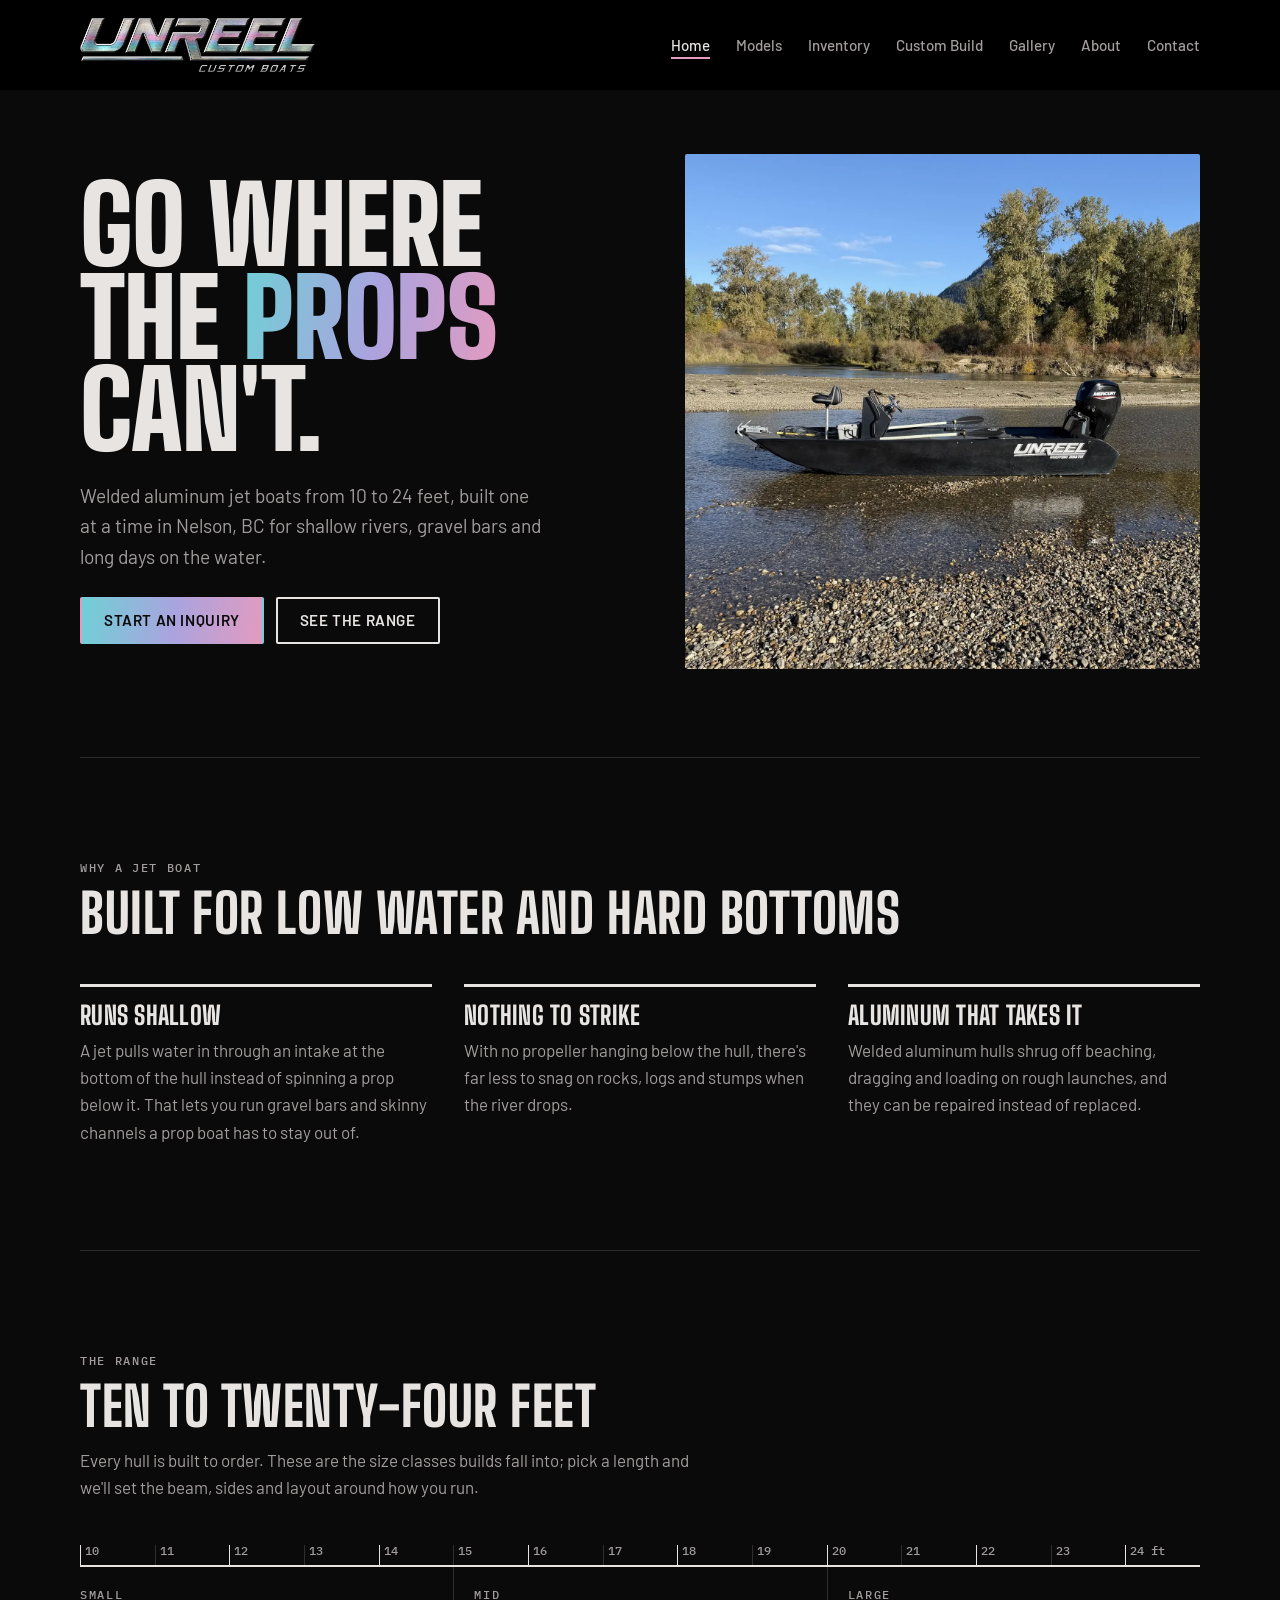
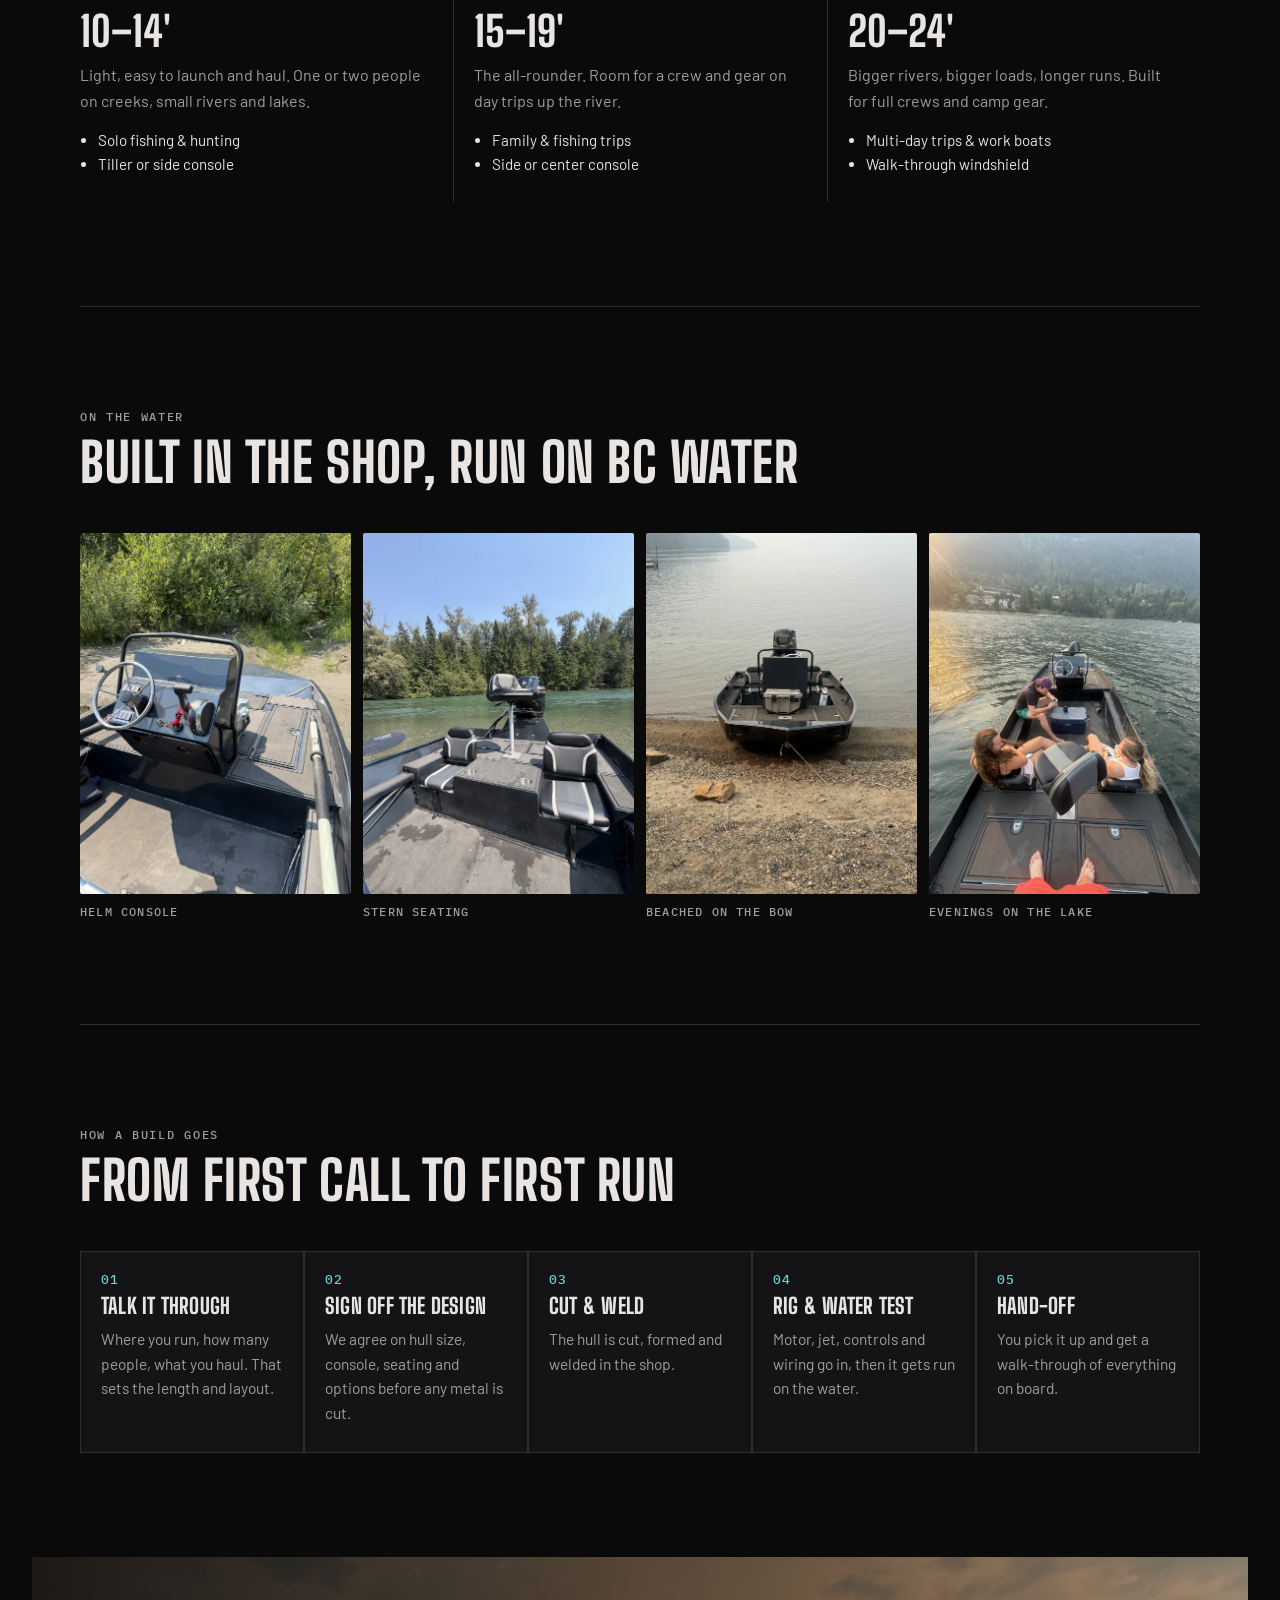
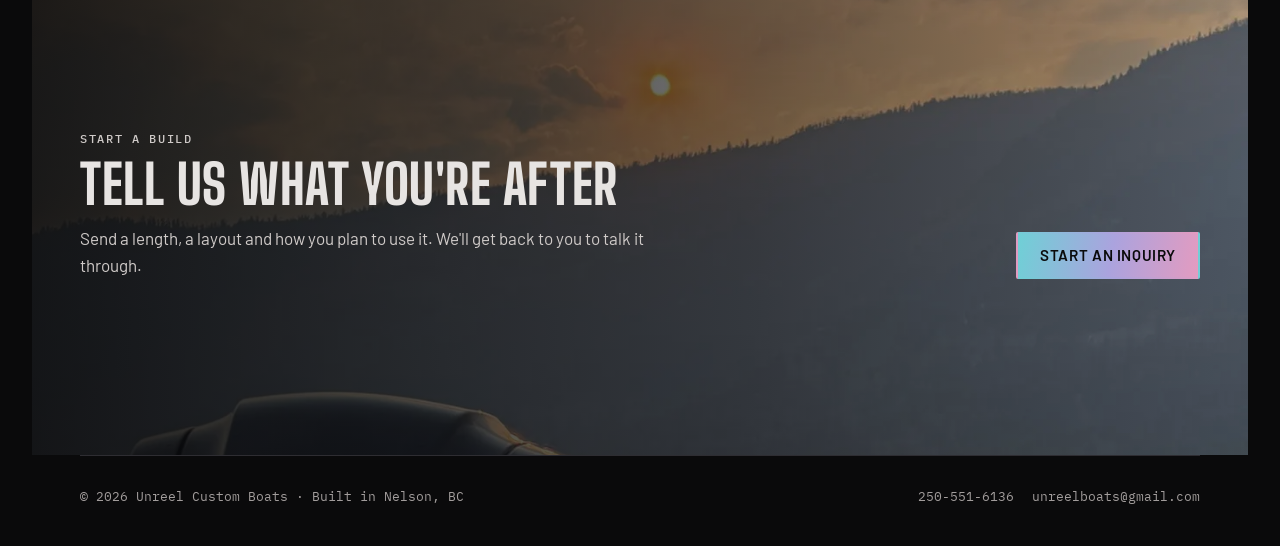
==== index.html @ 9c7ba2ab "Show the full uncropped cover photo Co-Authored-By: Claude Opus 5.5 <noreply@anthropic.com> Claude-S" ====
<!doctype html>
<html lang="en">
<head>
<meta charset="utf-8">
<meta name="viewport" content="width=device-width, initial-scale=1, viewport-fit=cover">
<title>Unreel Custom Boats</title>
<meta name="description" content="Welded aluminum jet boats from 10 to 24 feet, built in Nelson, BC.">
<link rel="preconnect" href="https://fonts.googleapis.com">
<link rel="preconnect" href="https://fonts.gstatic.com" crossorigin>
<link rel="stylesheet" href="https://fonts.googleapis.com/css2?family=Big+Shoulders+Display:wght@600;800;900&family=Barlow:wght@400;500;600&family=IBM+Plex+Mono:wght@400;500&display=swap">
<link rel="stylesheet" href="/styles.css">
</head>
<body>
<div class="wrap">
  <nav aria-label="Main">
    <a class="mark" href="/"><picture><source srcset="/logo.webp" type="image/webp"><img src="/logo.png" alt="Unreel Custom Boats" width="900" height="207"></picture></a>
    <ul>
      <li><a href="/" aria-current="page">Home</a></li>
      <li><a href="/models">Models</a></li>
      <li><a href="/inventory">Inventory</a></li>
      <li><a href="/custom-build">Custom Build</a></li>
      <li><a href="/gallery">Gallery</a></li>
      <li><a href="/about">About</a></li>
      <li><a href="/contact">Contact</a></li>
    </ul>
  </nav>

  <header class="hero" id="top">
    <div class="hero-copy">
      <h1>Go where<br>the <em>props</em><br>can't.</h1>
      <p>Welded aluminum jet boats from 10 to 24 feet, built one at a time in Nelson, BC for shallow rivers, gravel bars and long days on the water.</p>
      <div class="btns">
        <a class="btn primary" href="/contact">Start an inquiry</a>
        <a class="btn" href="#range">See the range</a>
      </div>
    </div>
    <figure class="hero-photo">
      <picture><source srcset="/img/side-profile.webp" type="image/webp"><img src="/img/side-profile.jpg" alt="Black Unreel Custom Boats center console jon in shallow water on a BC river gravel bar" width="1400" height="1400" fetchpriority="high"></picture>
    </figure>
  </header>

  <section id="why">
    <div class="head">
      <span class="label">Why a jet boat</span>
      <h2>Built for low water and hard bottoms</h2>
    </div>
    <div class="why-grid">
      <div>
        <h3>Runs shallow</h3>
        <p>A jet pulls water in through an intake at the bottom of the hull instead of spinning a prop below it. That lets you run gravel bars and skinny channels a prop boat has to stay out of.</p>
      </div>
      <div>
        <h3>Nothing to strike</h3>
        <p>With no propeller hanging below the hull, there's far less to snag on rocks, logs and stumps when the river drops.</p>
      </div>
      <div>
        <h3>Aluminum that takes it</h3>
        <p>Welded aluminum hulls shrug off beaching, dragging and loading on rough launches, and they can be repaired instead of replaced.</p>
      </div>
    </div>
  </section>

  <section id="range">
    <div class="head">
      <span class="label">The range</span>
      <h2>Ten to twenty-four feet</h2>
      <p class="muted">Every hull is built to order. These are the size classes builds fall into; pick a length and we'll set the beam, sides and layout around how you run.</p>
    </div>
    <div class="ruler">
      <div class="ruler-inner">
        <div class="ticks" aria-hidden="true">
          <span>10</span><span>11</span><span>12</span><span>13</span><span>14</span><span>15</span><span>16</span><span>17</span><span>18</span><span>19</span><span>20</span><span>21</span><span>22</span><span>23</span><span>24 ft</span>
        </div>
        <div class="bands">
          <div class="band">
            <span class="label">Small</span>
            <span class="ft">10–14'</span>
            <p>Light, easy to launch and haul. One or two people on creeks, small rivers and lakes.</p>
            <ul><li>Solo fishing &amp; hunting</li><li>Tiller or side console</li></ul>
          </div>
          <div class="band">
            <span class="label">Mid</span>
            <span class="ft">15–19'</span>
            <p>The all-rounder. Room for a crew and gear on day trips up the river.</p>
            <ul><li>Family &amp; fishing trips</li><li>Side or center console</li></ul>
          </div>
          <div class="band">
            <span class="label">Large</span>
            <span class="ft">20–24'</span>
            <p>Bigger rivers, bigger loads, longer runs. Built for full crews and camp gear.</p>
            <ul><li>Multi-day trips &amp; work boats</li><li>Walk-through windshield</li></ul>
          </div>
        </div>
      </div>
    </div>
  </section>

  <section id="on-the-water">
    <div class="head">
      <span class="label">On the water</span>
      <h2>Built in the shop, run on BC water</h2>
    </div>
    <div class="photos">
      <figure>
        <picture><source srcset="/img/helm.webp" type="image/webp"><img src="/img/helm.jpg" alt="Helm console with a stainless steering wheel, switch panels and throttle" width="1100" height="1467" loading="lazy"></picture>
        <figcaption>Helm console</figcaption>
      </figure>
      <figure>
        <picture><source srcset="/img/stern-seating.webp" type="image/webp"><img src="/img/stern-seating.jpg" alt="Stern seating with two bench seats, cup holders and a pedestal seat" width="1100" height="1467" loading="lazy"></picture>
        <figcaption>Stern seating</figcaption>
      </figure>
      <figure>
        <picture><source srcset="/img/beached-bow.webp" type="image/webp"><img src="/img/beached-bow.jpg" alt="Boat pulled up bow-first on a sandy lakeshore" width="1100" height="1467" loading="lazy"></picture>
        <figcaption>Beached on the bow</figcaption>
      </figure>
      <figure>
        <picture><source srcset="/img/crew-evening.webp" type="image/webp"><img src="/img/crew-evening.jpg" alt="Three people relaxing aboard on a lake in the evening light" width="1100" height="1467" loading="lazy"></picture>
        <figcaption>Evenings on the lake</figcaption>
      </figure>
    </div>
  </section>

  <section id="process">
    <div class="head">
      <span class="label">How a build goes</span>
      <h2>From first call to first run</h2>
    </div>
    <ol class="steps">
      <li><span class="n">01</span><h3>Talk it through</h3><p>Where you run, how many people, what you haul. That sets the length and layout.</p></li>
      <li><span class="n">02</span><h3>Sign off the design</h3><p>We agree on hull size, console, seating and options before any metal is cut.</p></li>
      <li><span class="n">03</span><h3>Cut &amp; weld</h3><p>The hull is cut, formed and welded in the shop.</p></li>
      <li><span class="n">04</span><h3>Rig &amp; water test</h3><p>Motor, jet, controls and wiring go in, then it gets run on the water.</p></li>
      <li><span class="n">05</span><h3>Hand-off</h3><p>You pick it up and get a walk-through of everything on board.</p></li>
    </ol>
  </section>

  <section class="cta-band">
    <picture><source srcset="/img/wake-wide.webp" type="image/webp"><img class="cta-bg" src="/img/wake-wide.jpg" alt="" width="1400" height="1027" loading="lazy"></picture>
    <div class="cta">
      <div class="head">
        <span class="label">Start a build</span>
        <h2>Tell us what you're after</h2>
        <p class="muted">Send a length, a layout and how you plan to use it. We'll get back to you to talk it through.</p>
      </div>
      <a class="btn primary" href="/contact">Start an inquiry</a>
    </div>
  </section>
  <footer>
    <span>© 2026 Unreel Custom Boats · Built in Nelson, BC</span>
    <span class="foot-contact"><a href="tel:+12505516136">250-551-6136</a><a href="mailto:unreelboats@gmail.com">unreelboats@gmail.com</a></span>
  </footer>
</div>
</body>
</html>
---- styles.css ----
/* Unreel Custom Boats — shared styles
   Layout: river-run pages — photo hero, then stacked bands.
   Theme: taken from the logo — black ground, brushed-silver type, and the logo's
   cyan → lavender → pink sheen used sparingly as the accent. One dark look in every mode. */
:root{
  --bg:#0a0a0b;
  --surface:#141416;
  --fg:#e7e4e2;          /* brushed silver */
  --muted:#a29d9c;
  --line:#2e2d32;
  --metal:#8f8b8a;
  --accent:#6fd0d6;      /* logo cyan */
  --accent-2:#e39bc0;    /* logo pink */
  --accent-3:#aba3de;    /* logo lavender */
  --accent-ink:#0a0a0b;
  --water:#121a1c;
  --error:#ff8f8f;
  --iri:linear-gradient(100deg,#6fd0d6 0%,#aba3de 52%,#e39bc0 100%);
  --display:"Big Shoulders Display","Arial Narrow",Impact,sans-serif;
  --body:"Barlow","Helvetica Neue",Arial,sans-serif;
  --mono:"IBM Plex Mono",ui-monospace,Menlo,monospace;
  color-scheme:dark;
}

*{box-sizing:border-box}
[hidden]{display:none!important}
html{scroll-behavior:smooth}
@media (prefers-reduced-motion:reduce){html{scroll-behavior:auto}}
body{margin:0;background:var(--bg);color:var(--fg);font:400 1.0625rem/1.6 var(--body);padding-inline:clamp(16px,4vw,48px)}
img{max-width:100%}
.wrap{max-width:1120px;margin-inline:auto}
h1,h2,h3{font-family:var(--display);text-wrap:balance;margin:0;line-height:.95;letter-spacing:.01em}
h2{font-size:clamp(2.2rem,5vw,3.4rem);font-weight:800;text-transform:uppercase}
h3{font-size:1.6rem;font-weight:800;text-transform:uppercase}
p{margin:0;max-width:62ch}
a{color:inherit}
.label{font:500 .75rem/1 var(--mono);letter-spacing:.14em;text-transform:uppercase;color:var(--muted)}
.muted{color:var(--muted)}
section{padding-block:clamp(56px,9vw,104px);border-top:1px solid var(--line)}
:focus-visible{outline:2px solid var(--accent);outline-offset:3px}

/* nav */
/* header: full-width dark band so the metallic logo reads in both themes */
nav{display:flex;align-items:center;justify-content:space-between;gap:12px 24px;padding-block:18px;flex-wrap:wrap;background:#000;box-shadow:0 0 0 100vmax #000;clip-path:inset(0 -100vmax)}
.mark{display:block;line-height:0}
.mark img{height:clamp(38px,5vw,54px);width:auto;display:block}
nav ul{display:flex;flex-wrap:wrap;gap:8px clamp(14px,2.4vw,26px);list-style:none;margin:0;padding:0;font-weight:500;font-size:.95rem}
nav ul a{text-decoration:none;color:var(--muted)}
nav ul a:hover,nav ul a[aria-current="page"]{color:var(--fg)}
nav ul a[aria-current="page"]{text-decoration:underline;text-decoration-color:var(--accent-2);text-decoration-thickness:2px;text-underline-offset:6px}
nav :focus-visible{outline-color:var(--accent)}

/* buttons */
.btns{display:flex;gap:12px;flex-wrap:wrap}
.btn{display:inline-block;padding:14px 22px;font:600 .95rem/1 var(--body);letter-spacing:.04em;text-transform:uppercase;text-decoration:none;border:2px solid var(--fg);border-radius:2px;background:transparent;color:var(--fg);cursor:pointer}
.btn.primary{background:var(--iri);border-color:transparent;color:var(--accent-ink)}
.btn.primary:hover{filter:brightness(1.08)}
.btn:hover{transform:translateY(-1px)}

/* hero */
.hero{padding-block:clamp(24px,5vw,64px) clamp(48px,7vw,88px);display:grid;grid-template-columns:minmax(0,1.05fr) minmax(0,1fr);gap:clamp(28px,5vw,64px);align-items:center}
@media (max-width:820px){.hero{grid-template-columns:1fr}}
.hero-copy{display:grid;gap:24px;align-content:center;min-width:0}
.hero h1{font-size:clamp(3.4rem,8.4vw,7.6rem);font-weight:900;text-transform:uppercase;line-height:.86;letter-spacing:-.005em}
.hero h1 em{font-style:normal;background:var(--iri);-webkit-background-clip:text;background-clip:text;color:transparent}
.hero-copy p{font-size:1.2rem;color:var(--muted);max-width:42ch}
.hero-photo{margin:0;min-width:0}
.hero-photo img{display:block;width:100%;height:auto;border-radius:2px}


/* photo strip */
.photos{margin-top:44px;display:grid;grid-template-columns:repeat(4,minmax(0,1fr));gap:12px}
@media (max-width:900px){.photos{grid-template-columns:repeat(2,minmax(0,1fr))}}
.photos figure{margin:0;display:grid;gap:10px;min-width:0}
.photos img{display:block;width:100%;height:auto;aspect-ratio:3/4;object-fit:cover;border-radius:2px}
.photos figcaption{font:500 .75rem/1.3 var(--mono);letter-spacing:.1em;text-transform:uppercase;color:var(--muted)}

/* CTA band over the wake photo (always dark so text reads on the photo) */
.cta-band{position:relative;overflow:hidden;border-top:0;margin-inline:calc(-1*clamp(16px,4vw,48px));padding-inline:clamp(16px,4vw,48px);background:var(--bg);color:var(--fg)}
.cta-band .cta-bg{position:absolute;inset:0;width:100%;height:100%;object-fit:cover;object-position:50% 45%;opacity:.85}
.cta-band::before{content:"";position:absolute;inset:0;background:linear-gradient(90deg,rgba(10,10,11,.88) 0%,rgba(10,10,11,.5) 60%,rgba(10,10,11,.15) 100%);z-index:1}
.cta-band .cta{position:relative;z-index:2;max-width:1120px;margin-inline:auto;padding-block:clamp(24px,6vw,72px)}
.cta-band .label,.cta-band .muted{color:#cfcac8}


/* why */
.head{display:grid;gap:14px}
.why-grid{display:grid;grid-template-columns:repeat(auto-fit,minmax(240px,1fr));gap:40px 32px;margin-top:44px}
.why-grid div{display:grid;gap:10px;align-content:start;border-top:3px solid var(--fg);padding-top:16px;min-width:0}
.why-grid p{color:var(--muted)}

/* range */
.ruler{margin-top:44px;overflow-x:auto}
.ruler-inner{min-width:640px}
.ticks{display:grid;grid-template-columns:repeat(15,1fr);font:500 .75rem/1 var(--mono);color:var(--muted);border-bottom:2px solid var(--fg)}
.ticks span{border-left:1px solid var(--line);padding:0 0 8px 4px;font-variant-numeric:tabular-nums}
.ticks span:nth-child(odd){border-left-color:var(--fg)}
.bands{display:grid;grid-template-columns:5fr 5fr 5fr}
.band{padding:22px 20px 26px;display:grid;gap:10px;align-content:start;border-left:1px solid var(--line);min-width:0}
.band:first-child{border-left:none;padding-left:0}
.band .ft{font:800 2.6rem/1 var(--display);font-variant-numeric:tabular-nums}
.band p{color:var(--muted);font-size:1rem}
.band ul{margin:4px 0 0;padding-left:18px;font-size:.95rem}

/* steps */
.steps{list-style:none;margin:44px 0 0;padding:0;display:grid;grid-template-columns:repeat(auto-fit,minmax(190px,1fr));gap:2px;background:var(--line);border:1px solid var(--line)}
.steps li{background:var(--surface);padding:22px 20px 26px;display:grid;gap:10px;align-content:start;min-width:0}
.steps .n{font:500 .8rem/1 var(--mono);color:var(--accent);letter-spacing:.1em}
.steps h3{font-size:1.35rem}
.steps p{font-size:.97rem;color:var(--muted)}

/* call-to-action band */
.cta{display:flex;flex-wrap:wrap;gap:24px 48px;align-items:end;justify-content:space-between}
.cta .head{max-width:640px}

/* coming soon */
.soon{padding-block:clamp(48px,10vw,120px);display:grid;gap:22px;min-height:52vh;align-content:center}
.soon h1{font-size:clamp(3.2rem,10vw,7.5rem);font-weight:900;text-transform:uppercase;line-height:.88}
.soon .stamp{justify-self:start;font:500 .8rem/1 var(--mono);letter-spacing:.16em;text-transform:uppercase;padding:9px 12px;border:1.5px solid var(--accent);color:var(--accent);border-radius:2px}
.soon p{font-size:1.15rem;color:var(--muted);max-width:48ch}

/* contact */
.contact-page{padding-block:clamp(32px,6vw,72px) clamp(56px,9vw,104px);display:grid;grid-template-columns:minmax(0,1fr) minmax(0,1.5fr);gap:clamp(32px,5vw,72px);align-items:start}
@media (max-width:860px){.contact-page{grid-template-columns:1fr}}
.contact-page h1{font-size:clamp(3rem,8vw,5.5rem);font-weight:900;text-transform:uppercase;line-height:.9}
.contact-intro{display:grid;gap:20px}
.contact-intro ul{margin:0;padding-left:18px;color:var(--muted);display:grid;gap:6px}
form.inquiry{background:var(--surface);border:1px solid var(--line);padding:clamp(18px,3vw,32px);display:grid;gap:22px}
fieldset{border:0;margin:0;padding:0;display:grid;gap:16px;min-width:0}
legend{font:800 1.3rem/1 var(--display);text-transform:uppercase;letter-spacing:.02em;margin-bottom:14px;padding:0}
.row{display:grid;grid-template-columns:1fr 1fr;gap:16px}
@media (max-width:560px){.row{grid-template-columns:1fr}}
.field{display:grid;gap:6px;min-width:0}
.field label,.field .q{font-weight:600;font-size:.95rem}
.field .hint{font-size:.85rem;color:var(--muted)}
.req{color:var(--accent)}
input[type=text],input[type=email],input[type=tel],select,textarea{width:100%;font:400 1rem/1.4 var(--body);color:var(--fg);background:var(--bg);border:1.5px solid var(--line);border-radius:2px;padding:12px 12px}
textarea{min-height:130px;resize:vertical}
input:focus,select:focus,textarea:focus{border-color:var(--accent);outline:none;box-shadow:0 0 0 3px color-mix(in srgb,var(--accent) 25%,transparent)}
.choices{display:flex;flex-wrap:wrap;gap:8px}
.choices label{display:flex;align-items:center;gap:8px;padding:9px 12px;border:1.5px solid var(--line);border-radius:2px;background:var(--bg);font-weight:500;font-size:.95rem;cursor:pointer}
.choices input{accent-color:var(--accent);margin:0}
.choices label:has(input:checked){border-color:var(--fg)}
.form-foot{display:flex;flex-wrap:wrap;gap:12px 20px;align-items:center;justify-content:space-between;border-top:1px solid var(--line);padding-top:20px}
.form-foot p{font-size:.85rem;color:var(--muted);max-width:40ch}
.hidden-field{position:absolute;left:-9999px}

footer{padding-block:32px 40px;border-top:1px solid var(--line);display:flex;justify-content:space-between;gap:16px;flex-wrap:wrap;font:400 .8rem/1.4 var(--mono);color:var(--muted)}

/* models */
.models-page{padding-block:clamp(32px,6vw,72px) clamp(56px,9vw,104px);display:grid;gap:clamp(32px,5vw,56px)}
.models-page h1{font-size:clamp(3rem,8vw,5.5rem);font-weight:900;text-transform:uppercase;line-height:.9}
.model-grid{display:grid;grid-template-columns:1fr;gap:16px}
.model{background:var(--surface);border:1px solid var(--line);padding:clamp(20px,3vw,36px);display:grid;gap:16px;align-content:start;min-width:0}
.model-no{font:900 clamp(4.5rem,12vw,7.5rem)/.85 var(--display);background:var(--iri);-webkit-background-clip:text;background-clip:text;color:transparent;font-variant-numeric:tabular-nums;letter-spacing:-.01em;justify-self:start}
.model h2{font-size:clamp(1.5rem,3vw,2rem)}
.model .btn{justify-self:start}
.tags{list-style:none;margin:0;padding:0;display:flex;flex-wrap:wrap;gap:8px}
.tags li{font:500 .72rem/1 var(--mono);letter-spacing:.12em;text-transform:uppercase;padding:7px 9px;border:1px solid var(--line);color:var(--muted);border-radius:2px}

/* gallery */
.gallery-page{padding-block:clamp(32px,6vw,72px) clamp(56px,9vw,104px);display:grid;gap:clamp(28px,4vw,48px)}
.gallery-page h1{font-size:clamp(3rem,8vw,5.5rem);font-weight:900;text-transform:uppercase;line-height:.9}
.gallery{display:grid;grid-template-columns:repeat(3,minmax(0,1fr));gap:14px}
@media (max-width:900px){.gallery{grid-template-columns:repeat(2,minmax(0,1fr))}}
@media (max-width:480px){.gallery{grid-template-columns:1fr}}
.gallery figure{margin:0;display:grid;gap:10px;min-width:0}
.gallery figcaption{font:500 .75rem/1.3 var(--mono);letter-spacing:.1em;text-transform:uppercase;color:var(--muted)}
.tile{display:block;padding:0;border:0;background:none;cursor:zoom-in;border-radius:2px;overflow:hidden}
.tile img{display:block;width:100%;height:auto;aspect-ratio:3/4;object-fit:cover;transition:transform .4s ease}
@media (prefers-reduced-motion:no-preference){.tile:hover img{transform:scale(1.03)}}
dialog#viewer{border:1px solid var(--line);padding:16px;background:var(--bg);color:var(--fg);max-width:min(94vw,1000px);max-height:94vh;border-radius:2px}
dialog#viewer::backdrop{background:rgba(0,0,0,.85)}
#viewer-img{display:block;max-width:100%;max-height:80vh;width:auto;height:auto;margin-inline:auto}
#viewer-cap{margin:12px 0 0;font:500 .8rem/1.3 var(--mono);letter-spacing:.1em;text-transform:uppercase;color:var(--muted)}
.viewer-close{display:block;margin:0 0 12px auto;font:600 .8rem/1 var(--body);letter-spacing:.06em;text-transform:uppercase;padding:10px 14px;background:transparent;color:var(--fg);border:1.5px solid var(--fg);border-radius:2px;cursor:pointer}

/* custom build */
.builder-page{padding-block:clamp(32px,6vw,72px) clamp(56px,9vw,104px);display:grid;gap:clamp(24px,3.5vw,36px)}
.builder-page h1{font-size:clamp(3rem,8vw,5.5rem);font-weight:900;text-transform:uppercase;line-height:.9}
.stepper{list-style:none;margin:0;padding:0;display:flex;gap:6px;overflow-x:auto;padding-bottom:4px}
.stepper li{flex:1 0 auto}
.stepper button{width:100%;display:flex;align-items:center;gap:8px;padding:10px 12px;border:0;border-top:3px solid var(--line);background:none;color:var(--muted);font:500 .9rem/1.2 var(--body);cursor:pointer;text-align:left;white-space:nowrap}
.stepper button:disabled{cursor:not-allowed;opacity:.55}
.stepper .n{font:500 .75rem/1 var(--mono);font-variant-numeric:tabular-nums}
.stepper .is-done button{border-top-color:var(--fg);color:var(--fg)}
.stepper .is-current button{border-image:var(--iri) 1;border-top-width:3px;color:var(--fg);font-weight:600}
.stepper .is-current .n{color:var(--accent)}
.builder{display:grid;grid-template-columns:minmax(0,1.25fr) minmax(0,1fr);gap:clamp(20px,3vw,36px);align-items:start}
@media (max-width:900px){.builder{grid-template-columns:1fr}.preview{order:-1}}
.wizard{background:var(--surface);border:1px solid var(--line);padding:clamp(18px,3vw,32px);display:grid;gap:22px;min-width:0}
.step-title{font-size:clamp(1.8rem,4vw,2.4rem)}
.step-intro{margin-top:10px}
.sub{font-size:1.1rem;margin:18px 0 0}
.opts{display:grid;gap:10px;margin-top:20px}
.opts-cards{grid-template-columns:repeat(auto-fit,minmax(min(100%,200px),1fr))}
.opts-list{grid-template-columns:1fr}
.opts-multi{grid-template-columns:repeat(auto-fit,minmax(min(100%,180px),1fr))}
.opts-chips,.opts-swatches{display:flex;flex-wrap:wrap;gap:8px}
.opt{position:relative;display:grid;gap:6px;align-content:start;text-align:left;padding:16px;border:1.5px solid var(--line);border-radius:2px;background:var(--bg);color:var(--fg);font:inherit;cursor:pointer;min-width:0}
.opt:hover{border-color:var(--muted)}
.opt.is-on{border-color:var(--accent);box-shadow:inset 0 0 0 1px var(--accent)}
.opt-name{font:800 1.3rem/1 var(--display);text-transform:uppercase;letter-spacing:.02em}
.opt-meta{font:500 .75rem/1 var(--mono);letter-spacing:.1em;color:var(--accent)}
.opt-blurb{font-size:.92rem;color:var(--muted);line-height:1.45}
.opts-multi .opt{padding:14px 40px 14px 14px}
.opts-multi .opt-name{font:600 1rem/1.2 var(--body);text-transform:none;letter-spacing:0}
.tick{position:absolute;right:14px;top:50%;width:18px;height:18px;margin-top:-9px;border:1.5px solid var(--line);border-radius:2px}
.opt.is-on .tick{background:var(--accent);border-color:var(--accent);box-shadow:inset 0 0 0 3px var(--bg)}
.xsec{width:96px;height:48px}
.xsec-hull{fill:var(--metal);stroke:var(--fg);stroke-width:2;stroke-linejoin:round}
.xsec-wl{stroke:var(--accent);stroke-width:1.5;stroke-dasharray:4 4}
.chip,.swatch{display:inline-flex;align-items:center;gap:8px;padding:11px 14px;border:1.5px solid var(--line);border-radius:2px;background:var(--bg);color:var(--fg);font:500 .95rem/1 var(--body);cursor:pointer;font-variant-numeric:tabular-nums}
.chip.is-on,.swatch.is-on{border-color:var(--fg);background:var(--fg);color:var(--bg)}
.swatch .dot{width:18px;height:18px;border-radius:50%;border:1px solid var(--line)}
.review{margin:20px 0 0;display:grid}
.review div{display:grid;grid-template-columns:minmax(0,10rem) minmax(0,1fr);gap:12px;padding:12px 0;border-bottom:1px solid var(--line)}
@media (max-width:480px){.review div{grid-template-columns:1fr;gap:4px}}
.review dt{font:500 .75rem/1.5 var(--mono);letter-spacing:.1em;text-transform:uppercase;color:var(--muted)}
.review dd{margin:0}
.edit{margin-left:8px;padding:0;border:0;background:none;color:var(--accent);font:600 .85rem/1 var(--body);text-decoration:underline;text-underline-offset:3px;cursor:pointer}
.contact-block{display:grid;gap:16px}
.step-error{margin:0;color:var(--error);font-weight:600}
.wizard-nav{display:flex;justify-content:space-between;gap:12px;flex-wrap:wrap;border-top:1px solid var(--line);padding-top:20px}
.wizard-nav #next,.wizard-nav #send{margin-left:auto}
.preview{position:sticky;top:calc(env(safe-area-inset-top,0px) + 16px);display:grid;gap:16px;min-width:0}
@media (max-width:900px){.preview{position:static}}
.preview .stage{background:var(--water);border-radius:2px}
.preview svg{display:block;width:100%;height:auto}
.preview .wl{stroke:var(--accent);stroke-width:2;stroke-dasharray:6 6}
.preview .hull{stroke:var(--fg);stroke-width:2;stroke-linejoin:round}
.preview .rail{fill:none;stroke:var(--fg);stroke-width:1.5;opacity:.6}
.preview .motor{fill:var(--fg)}
.preview .part{fill:var(--surface);stroke:var(--fg);stroke-width:2}
.preview .part-line{stroke:var(--fg);stroke-width:4;stroke-linecap:round}
.preview .glass{fill:var(--water);stroke:var(--fg);stroke-width:2;stroke-linejoin:round}
.preview .dim{stroke:var(--muted);stroke-width:1}
.preview text{font:500 12px var(--mono);fill:var(--muted);letter-spacing:.08em}
.summary{margin:0;display:grid;grid-template-columns:repeat(4,minmax(0,1fr));gap:1px;background:var(--line);border:1px solid var(--line)}
@media (max-width:480px){.summary{grid-template-columns:repeat(2,minmax(0,1fr))}}
.summary div{background:var(--surface);padding:10px 12px;min-width:0}
.summary dt{font:500 .68rem/1.4 var(--mono);letter-spacing:.1em;text-transform:uppercase;color:var(--muted)}
.summary dd{margin:2px 0 0;font-weight:600;font-size:.95rem;overflow-wrap:anywhere}
.builder-page .note{font-size:.9rem;margin:0}

/* direct contact details */
.direct{margin:0;display:grid;border-top:1px solid var(--line)}
.direct div{display:flex;justify-content:space-between;gap:16px;flex-wrap:wrap;padding:12px 0;border-bottom:1px solid var(--line)}
.direct dt{font:500 .75rem/1.6 var(--mono);letter-spacing:.12em;text-transform:uppercase;color:var(--muted)}
.direct dd{margin:0;font-weight:600;overflow-wrap:anywhere}
.direct a,.foot-contact a{text-decoration:none}
.direct a:hover,.foot-contact a:hover{text-decoration:underline}
.foot-contact{display:flex;gap:6px 18px;flex-wrap:wrap}

/* single featured model */
.model-feature{grid-template-columns:minmax(0,1fr) minmax(0,1.1fr);gap:clamp(20px,4vw,48px);align-items:center;padding:clamp(14px,2vw,20px)}
@media (max-width:820px){.model-feature{grid-template-columns:1fr}}
.model-feature .model-photo{margin:0;min-width:0}
.model-feature .model-photo img{display:block;width:100%;height:auto;aspect-ratio:4/5;object-fit:cover;object-position:50% 70%;border-radius:2px}
@media (max-width:820px){.model-feature .model-photo img{aspect-ratio:4/3}}
.model-body{display:grid;gap:16px;align-content:center;min-width:0;padding:clamp(4px,2vw,20px)}
.model .model-name{font-size:clamp(2.6rem,6vw,4.2rem);font-weight:900;line-height:.9;background:var(--iri);-webkit-background-clip:text;background-clip:text;color:transparent;justify-self:start}

/* hull card views: end section + side profile */
.views{display:flex;gap:14px;align-items:flex-end;flex-wrap:wrap}
.view{display:grid;gap:4px;justify-items:start}
.view-l{font:500 .62rem/1 var(--mono);letter-spacing:.14em;text-transform:uppercase;color:var(--muted)}
.xprof{width:116px;height:44px}
.views .xsec:not(.xprof){width:80px;height:40px}
.views{flex-wrap:nowrap}

/* length chips that also show the bottom width */
.chip.chip-2{flex-direction:column;align-items:flex-start;gap:5px;padding:11px 14px 10px;min-width:7.5rem}
.chip-sub{font:500 .72rem/1 var(--mono);letter-spacing:.06em;color:var(--muted)}
.chip.is-on .chip-sub{color:inherit;opacity:.75}
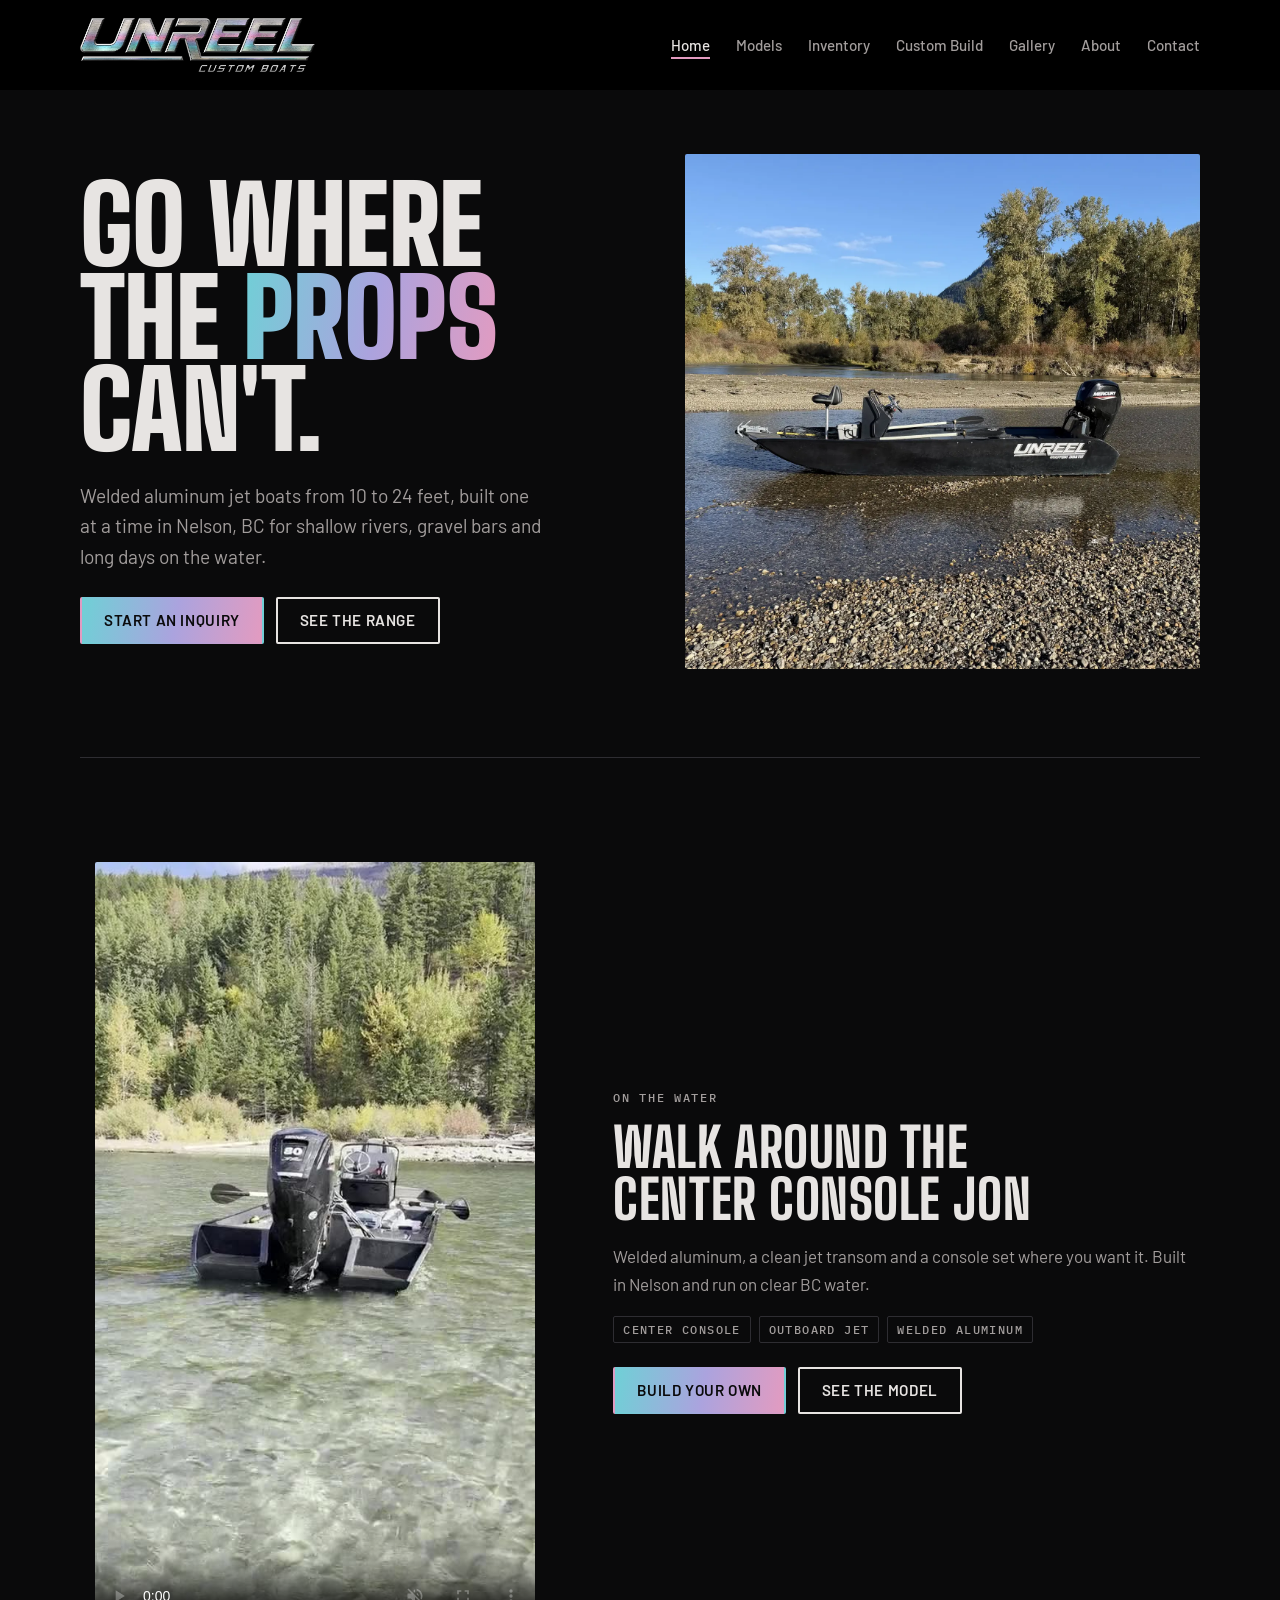
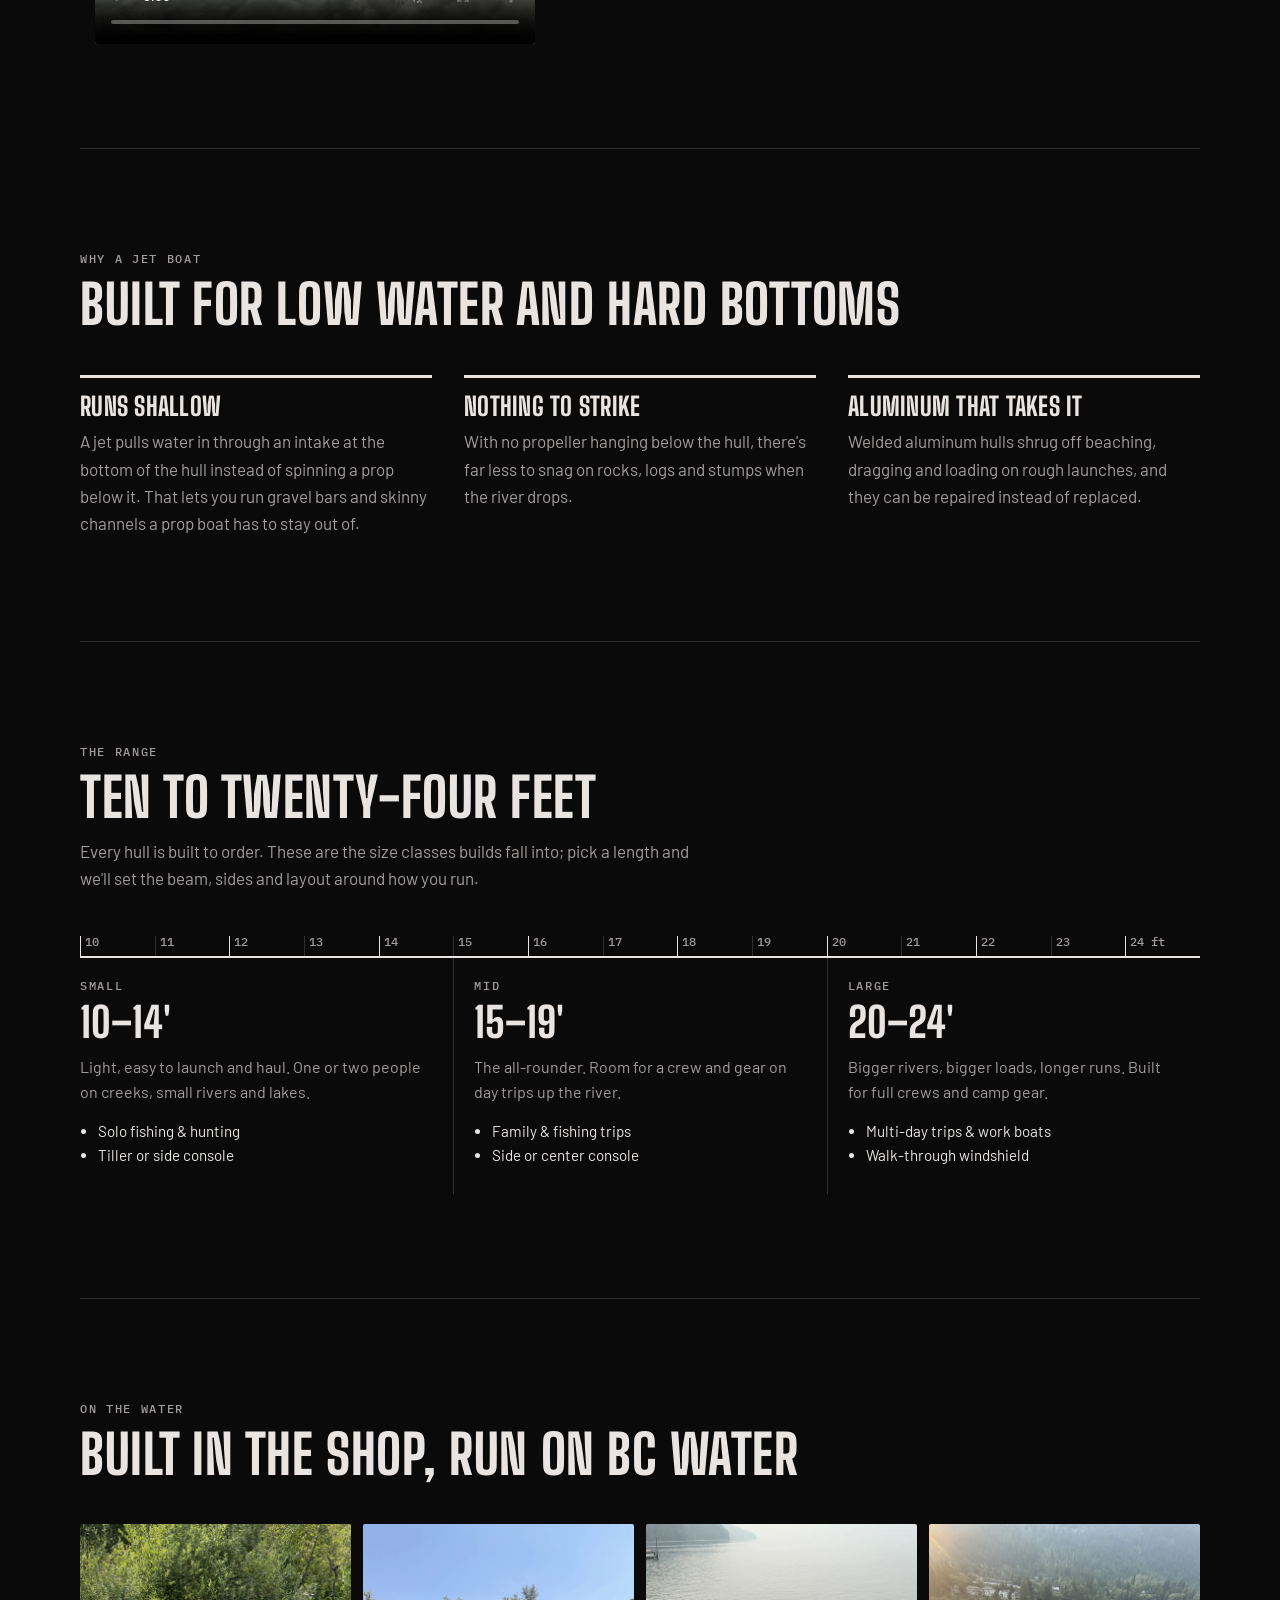
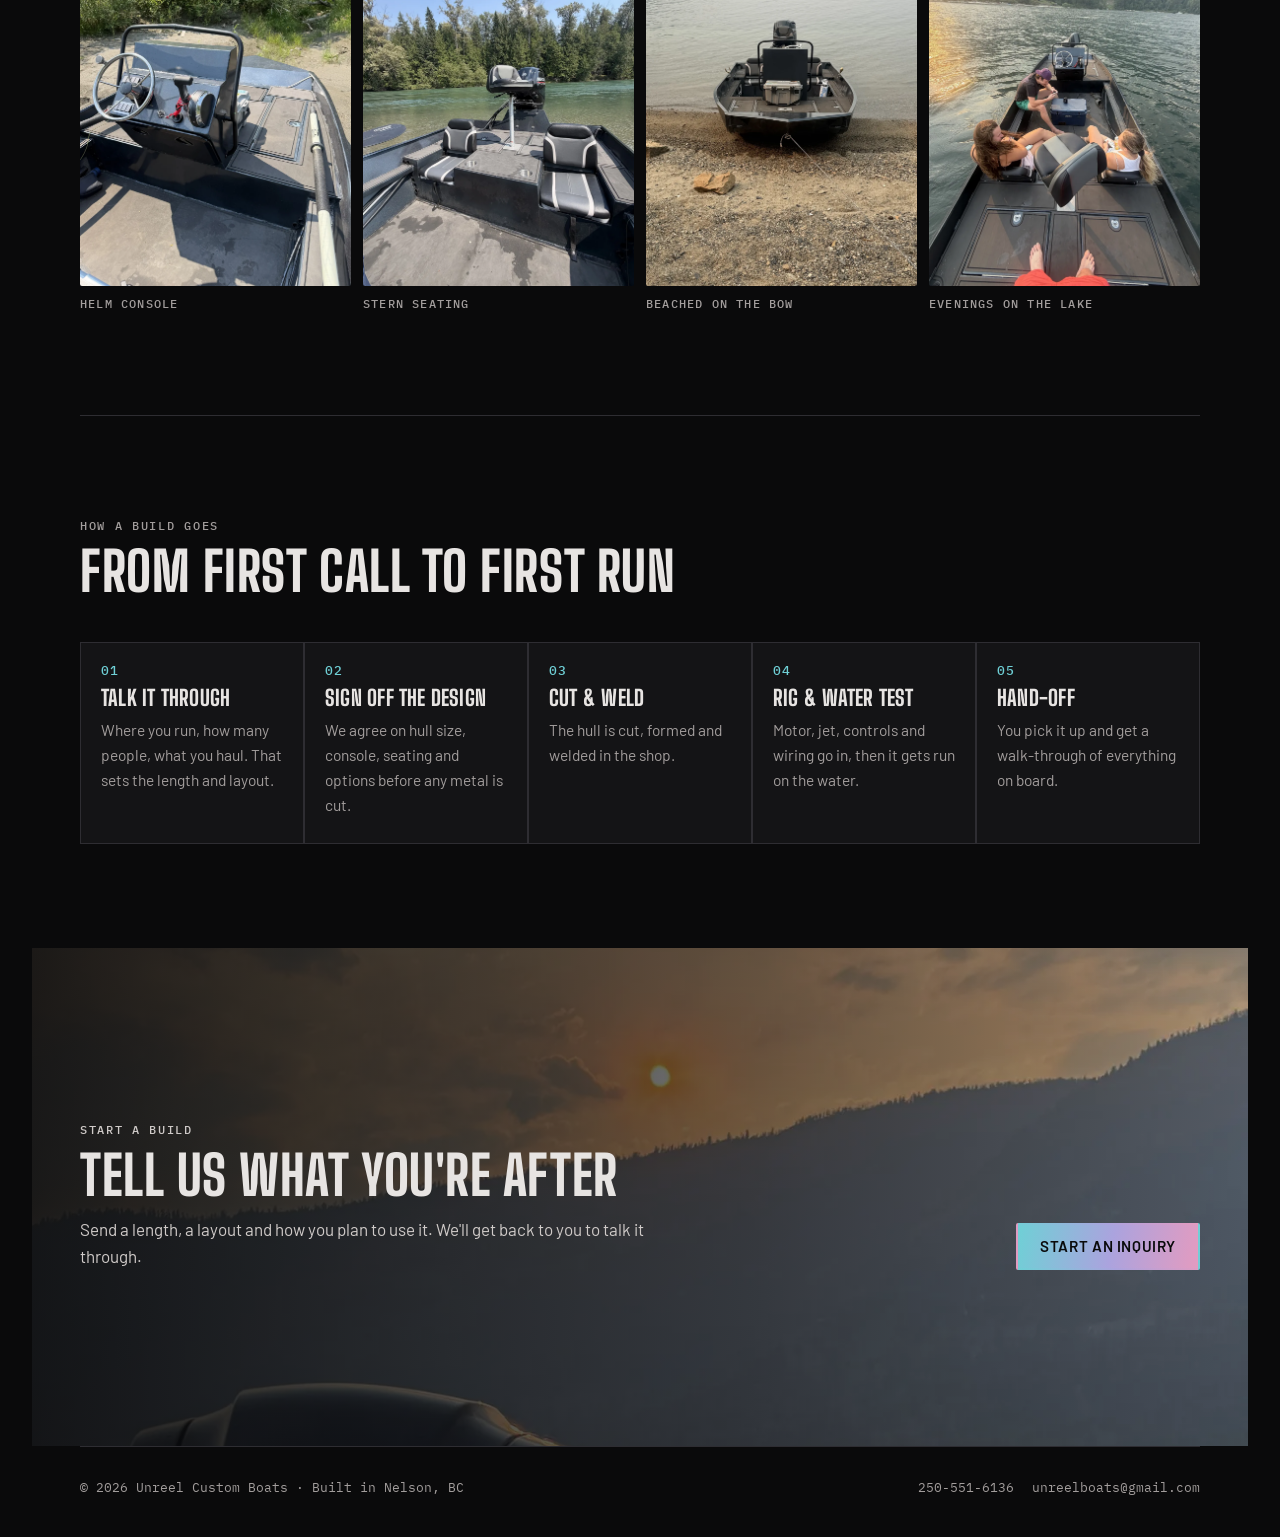
==== commit 2de84ac2: "Add walk-around video to the home page and Gallery Co-Authored-By: Claude Opus 5.5 <noreply@anthropi" ====
--- a/index.html
+++ b/index.html
@@ -38,6 +38,24 @@
       <picture><source srcset="/img/side-profile.webp" type="image/webp"><img src="/img/side-profile.jpg" alt="Black Unreel Custom Boats center console jon in shallow water on a BC river gravel bar" width="1400" height="1400" fetchpriority="high"></picture>
     </figure>
   </header>
+
+  <section id="walkaround" class="walk">
+    <div class="walk-media">
+        <video class="lazy-video" muted loop playsinline preload="none" poster="/video/walkaround-poster.jpg" aria-label="Walk-around video of a black Unreel center console jon floating in clear shallow water">
+          <source data-src="/video/walkaround.mp4" type="video/mp4">
+        </video>
+    </div>
+    <div class="walk-copy">
+      <span class="label">On the water</span>
+      <h2>Walk around the Center Console Jon</h2>
+      <p class="muted">Welded aluminum, a clean jet transom and a console set where you want it. Built in Nelson and run on clear BC water.</p>
+      <ul class="tags"><li>Center console</li><li>Outboard jet</li><li>Welded aluminum</li></ul>
+      <div class="btns">
+        <a class="btn primary" href="/custom-build">Build your own</a>
+        <a class="btn" href="/models">See the model</a>
+      </div>
+    </div>
+  </section>
 
   <section id="why">
     <div class="head">
@@ -150,5 +168,24 @@
     <span class="foot-contact"><a href="tel:+12505516136">250-551-6136</a><a href="mailto:unreelboats@gmail.com">unreelboats@gmail.com</a></span>
   </footer>
 </div>
+<script>
+  // Load and play the walk-around clip only once it scrolls into view; respect reduced motion.
+  (function(){
+    var vids=document.querySelectorAll('video.lazy-video'); if(!vids.length) return;
+    var still=window.matchMedia&&matchMedia('(prefers-reduced-motion: reduce)').matches;
+    function start(v){
+      v.querySelectorAll('source[data-src]').forEach(function(s){ s.src=s.dataset.src; s.removeAttribute('data-src'); });
+      v.load();
+      if(still){ v.controls=true; } else { var p=v.play(); if(p&&p.catch) p.catch(function(){ v.controls=true; }); }
+    }
+    if(!('IntersectionObserver' in window)){ vids.forEach(start); return; }
+    var io=new IntersectionObserver(function(es){ es.forEach(function(e){
+      var v=e.target;
+      if(e.isIntersecting){ if(v.querySelector('source[data-src]')) start(v); else if(!still) v.play().catch(function(){}); }
+      else if(!v.paused){ v.pause(); }
+    }); },{rootMargin:'200px 0px'});
+    vids.forEach(function(v){ io.observe(v); });
+  })();
+</script>
 </body>
 </html>
--- a/styles.css
+++ b/styles.css
@@ -273,3 +273,15 @@
 .chip.chip-2{flex-direction:column;align-items:flex-start;gap:5px;padding:11px 14px 10px;min-width:7.5rem}
 .chip-sub{font:500 .72rem/1 var(--mono);letter-spacing:.06em;color:var(--muted)}
 .chip.is-on .chip-sub{color:inherit;opacity:.75}
+
+/* walk-around video */
+.walk{display:grid;grid-template-columns:minmax(0,.8fr) minmax(0,1fr);gap:clamp(28px,5vw,64px);align-items:center}
+@media (max-width:820px){.walk{grid-template-columns:1fr}}
+.walk-media{min-width:0;justify-self:center;width:100%;max-width:440px}
+.walk-media video{display:block;width:100%;height:auto;aspect-ratio:9/16;object-fit:cover;background:#000;border-radius:2px}
+.gallery-video video{display:block;width:100%;height:auto;aspect-ratio:3/4;object-fit:cover;object-position:50% 38%;background:#000;border-radius:2px}
+@media (max-width:820px){.walk-media{max-width:360px}}
+.walk-copy{display:grid;gap:18px;min-width:0;align-content:center}
+.walk-copy .btns{margin-top:6px}
+.gallery-video{margin:0;display:grid;gap:10px;min-width:0}
+.gallery-video figcaption{font:500 .75rem/1.3 var(--mono);letter-spacing:.1em;text-transform:uppercase;color:var(--muted)}
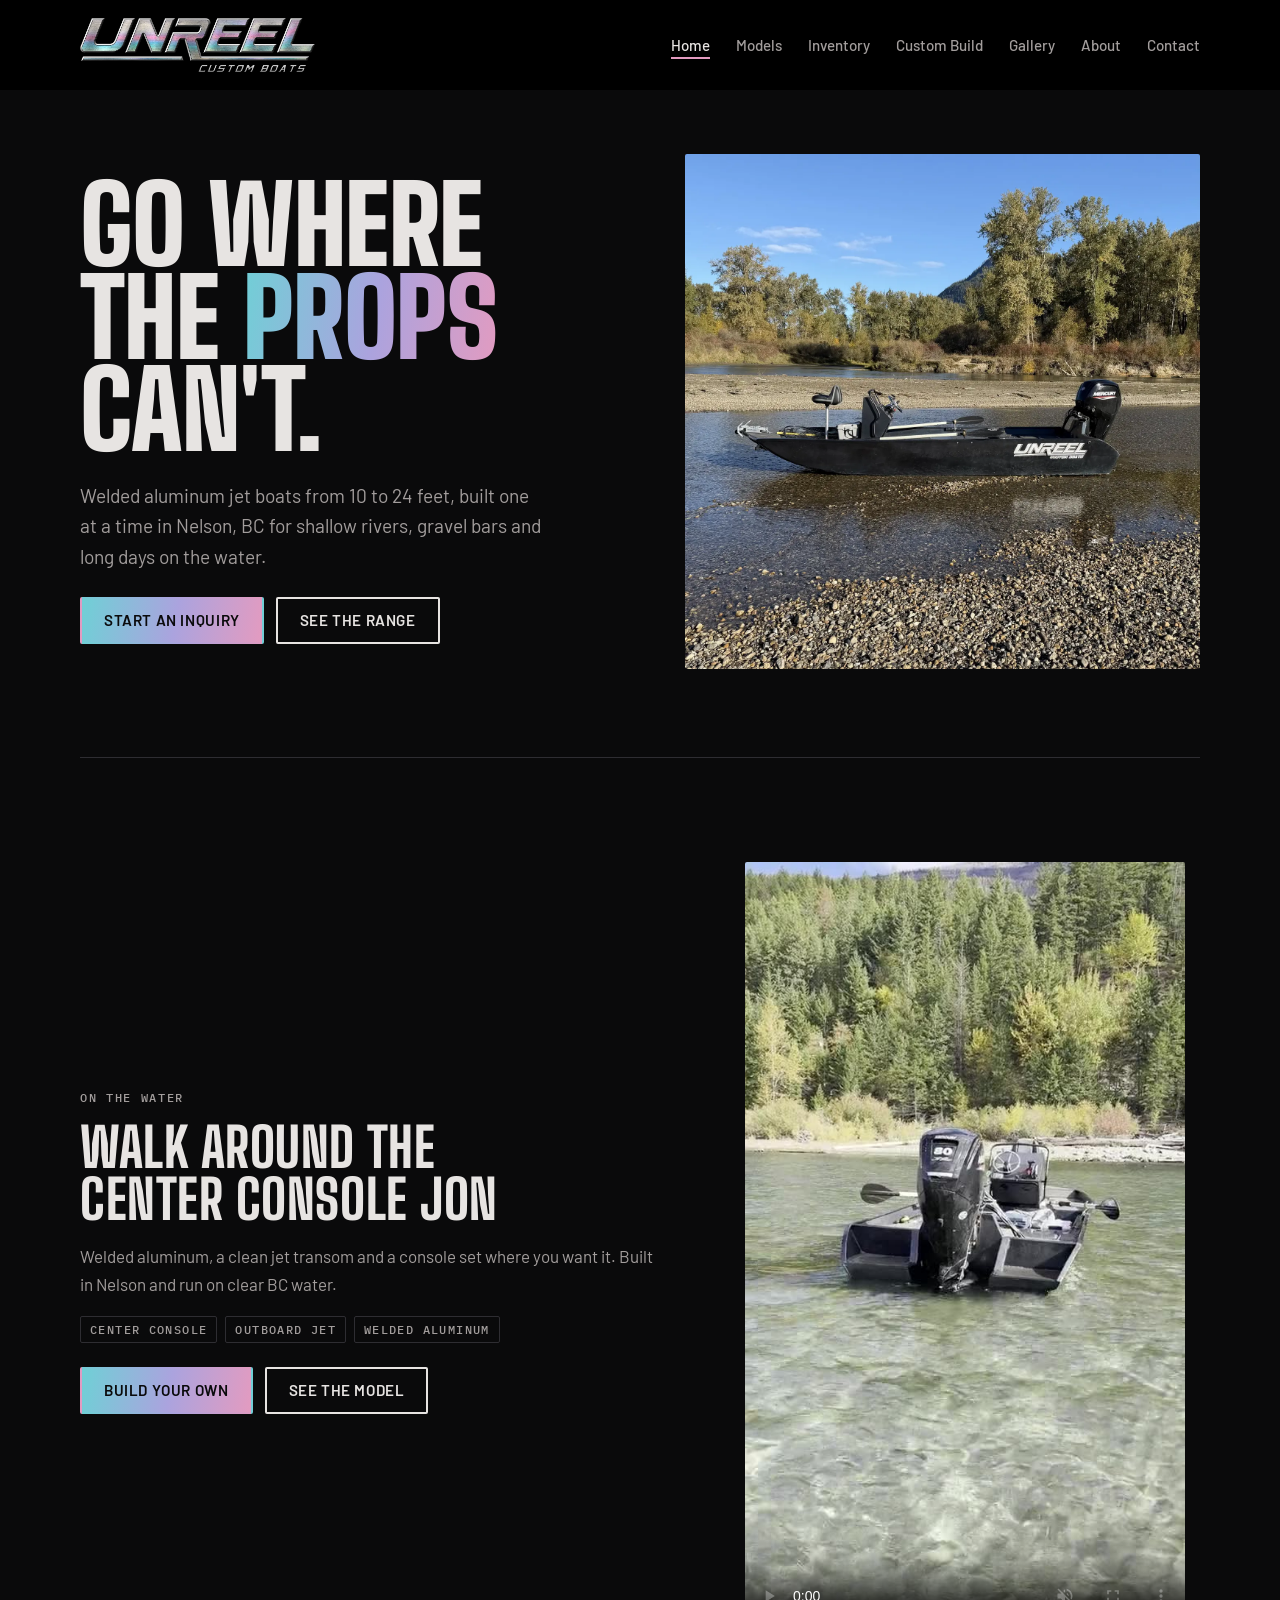
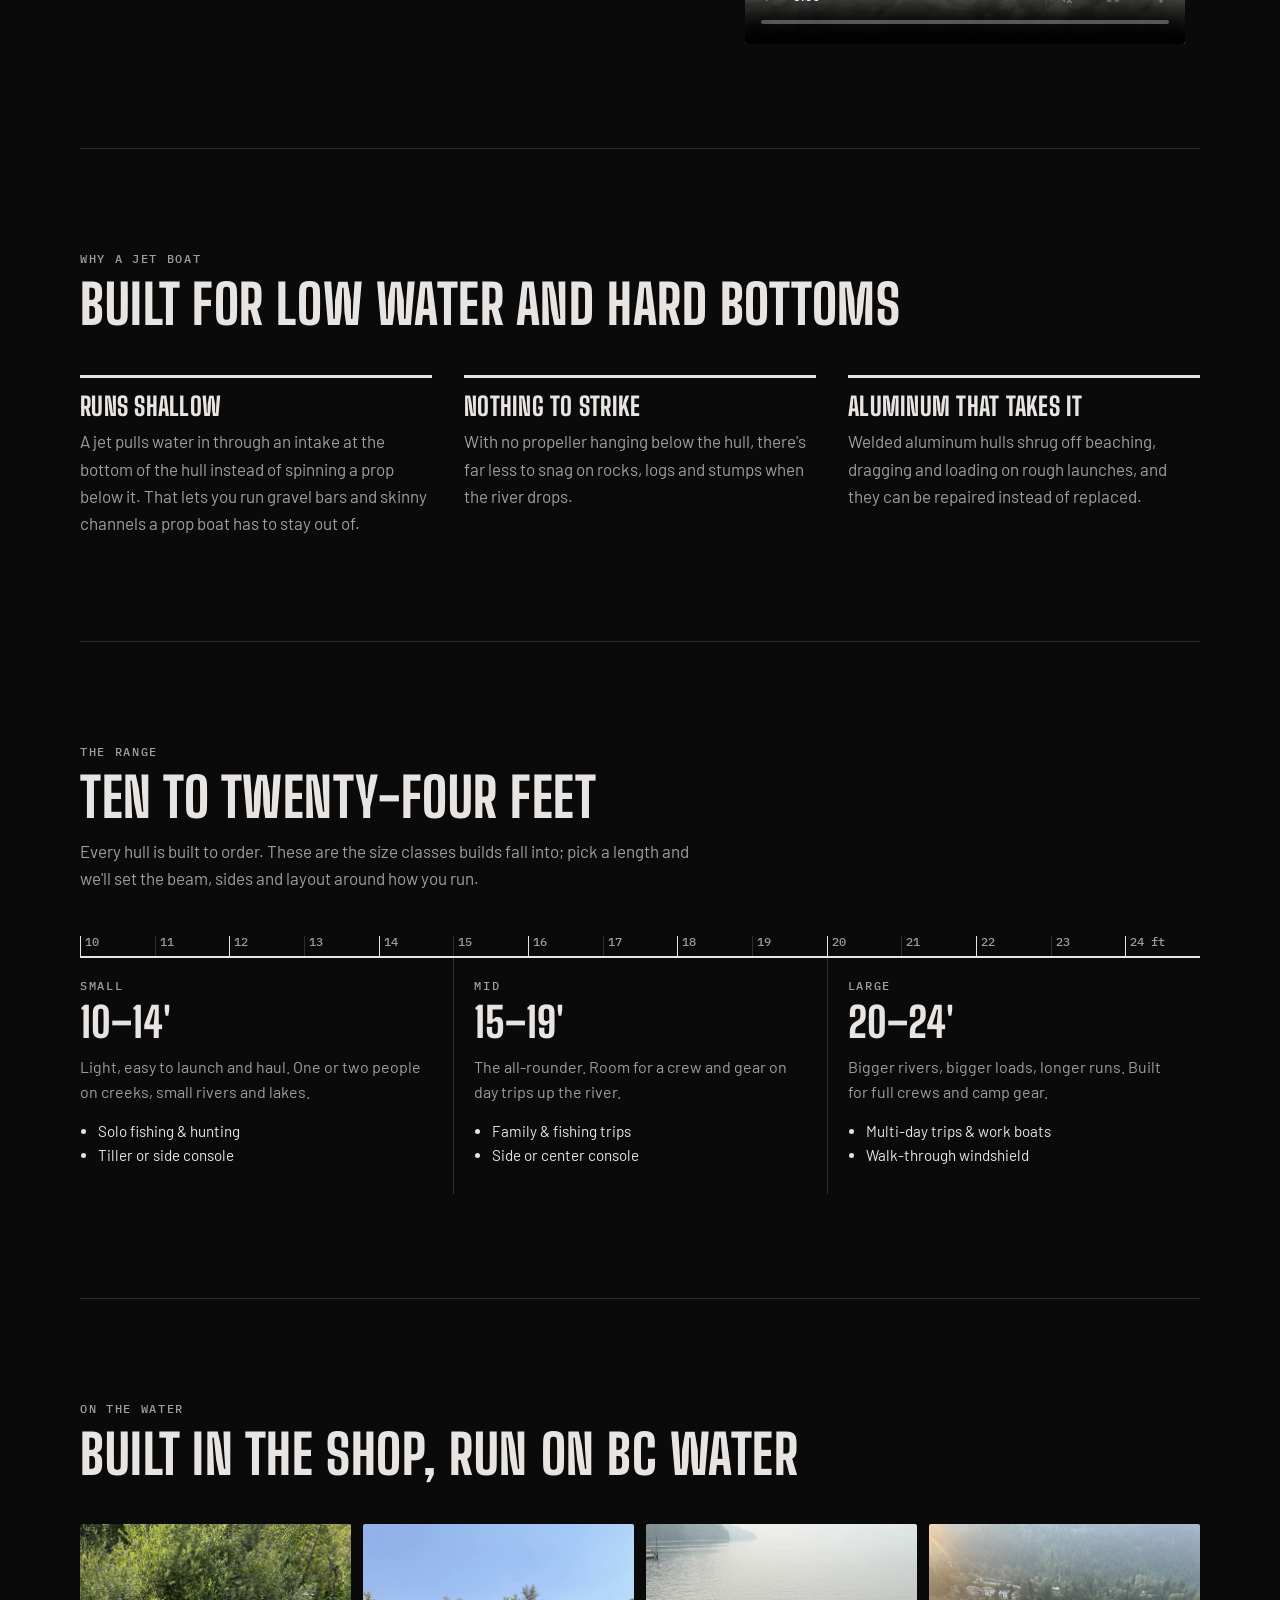
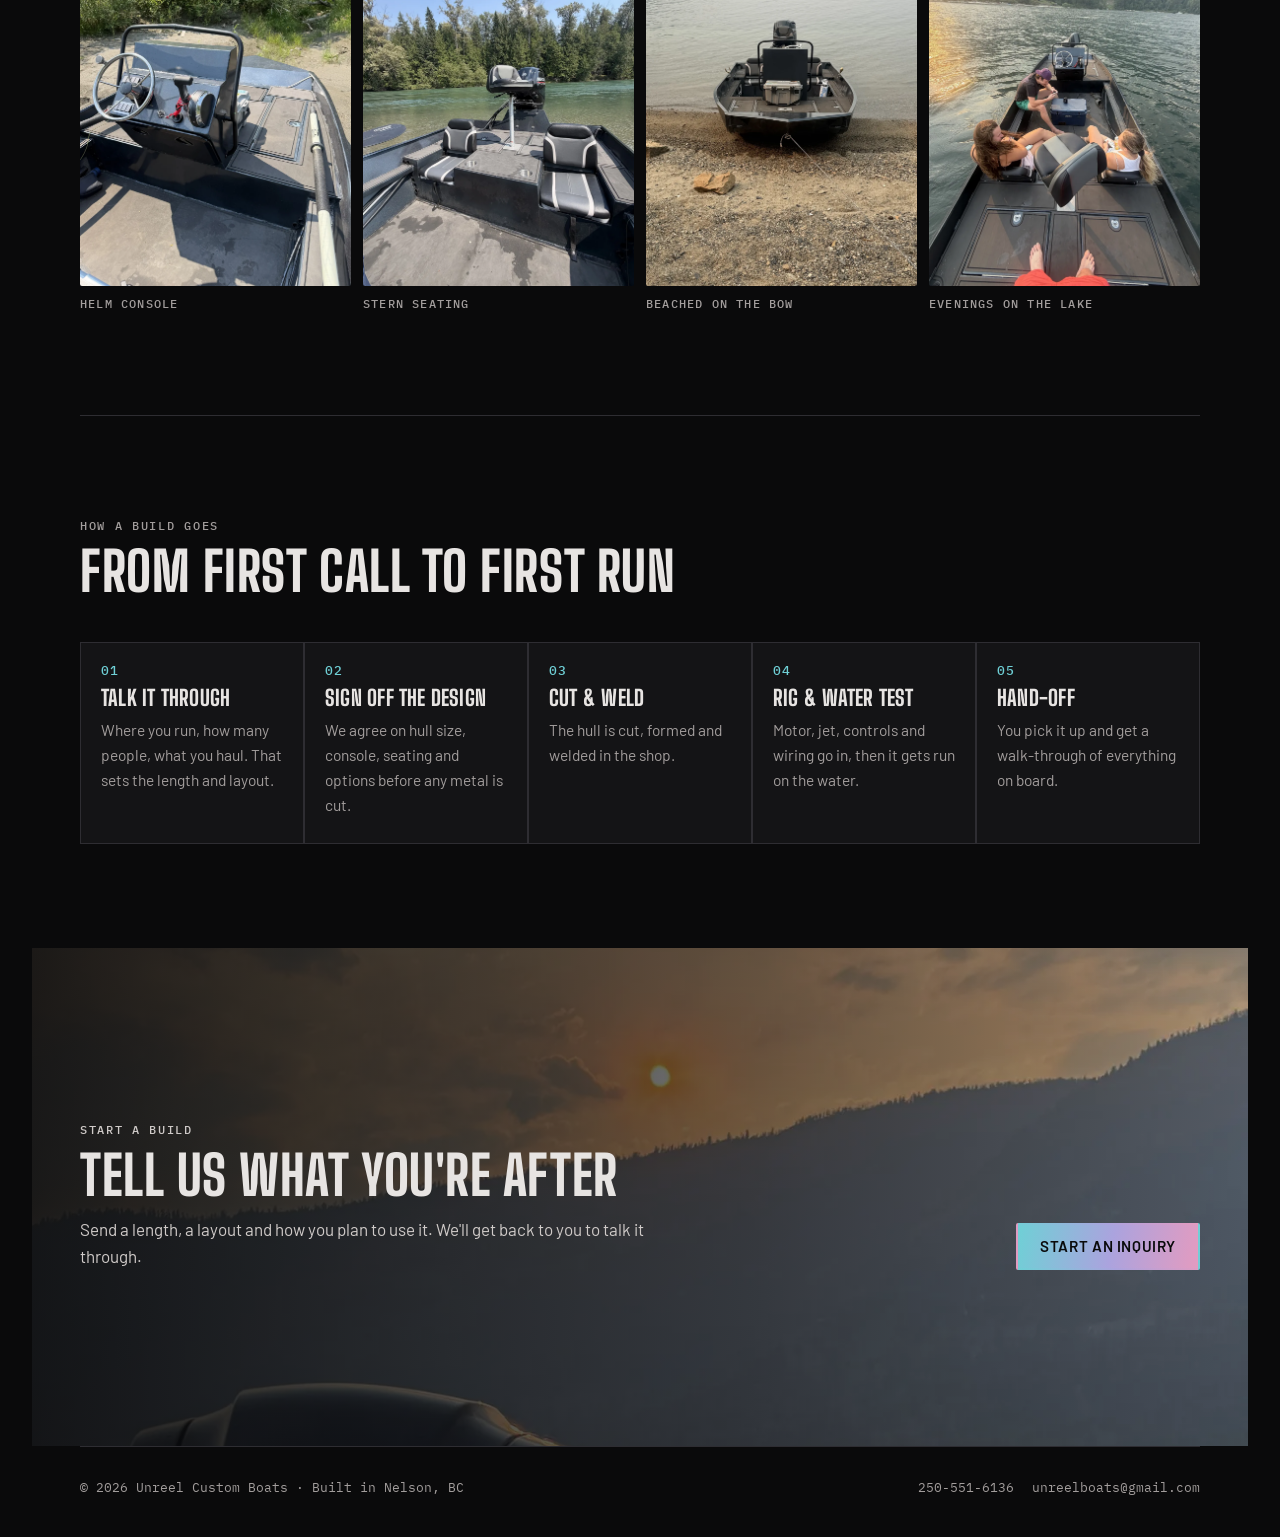
==== commit 4b50abd9: "Put the walk-around text before the video Co-Authored-By: Claude Opus 5.5 <noreply@anthropic.com> Cl" ====
--- a/index.html
+++ b/index.html
@@ -40,11 +40,6 @@
   </header>
 
   <section id="walkaround" class="walk">
-    <div class="walk-media">
-        <video class="lazy-video" muted loop playsinline preload="none" poster="/video/walkaround-poster.jpg" aria-label="Walk-around video of a black Unreel center console jon floating in clear shallow water">
-          <source data-src="/video/walkaround.mp4" type="video/mp4">
-        </video>
-    </div>
     <div class="walk-copy">
       <span class="label">On the water</span>
       <h2>Walk around the Center Console Jon</h2>
@@ -54,6 +49,11 @@
         <a class="btn primary" href="/custom-build">Build your own</a>
         <a class="btn" href="/models">See the model</a>
       </div>
+    </div>
+    <div class="walk-media">
+        <video class="lazy-video" muted loop playsinline preload="none" poster="/video/walkaround-poster.jpg" aria-label="Walk-around video of a black Unreel center console jon floating in clear shallow water">
+          <source data-src="/video/walkaround.mp4" type="video/mp4">
+        </video>
     </div>
   </section>
 
--- a/styles.css
+++ b/styles.css
@@ -275,7 +275,7 @@
 .chip.is-on .chip-sub{color:inherit;opacity:.75}
 
 /* walk-around video */
-.walk{display:grid;grid-template-columns:minmax(0,.8fr) minmax(0,1fr);gap:clamp(28px,5vw,64px);align-items:center}
+.walk{display:grid;grid-template-columns:minmax(0,1fr) minmax(0,.8fr);gap:clamp(28px,5vw,64px);align-items:center}
 @media (max-width:820px){.walk{grid-template-columns:1fr}}
 .walk-media{min-width:0;justify-self:center;width:100%;max-width:440px}
 .walk-media video{display:block;width:100%;height:auto;aspect-ratio:9/16;object-fit:cover;background:#000;border-radius:2px}
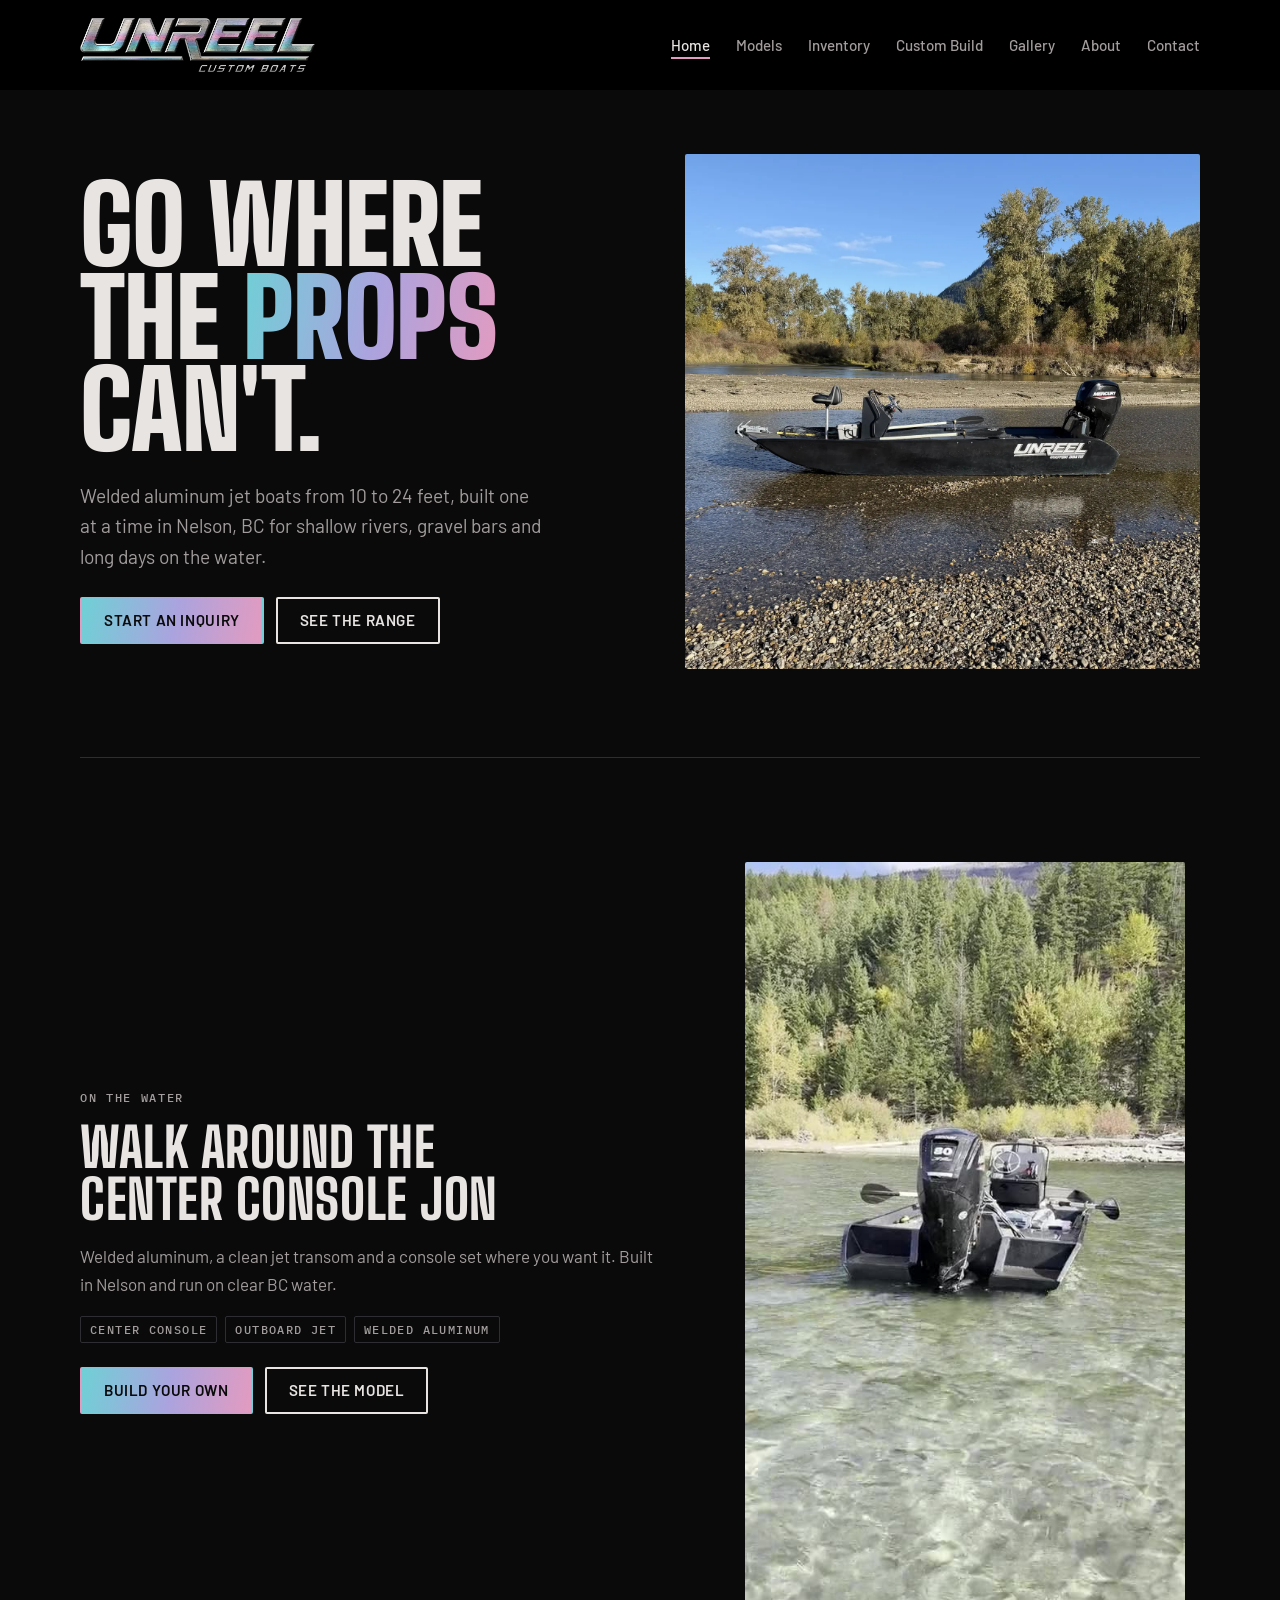
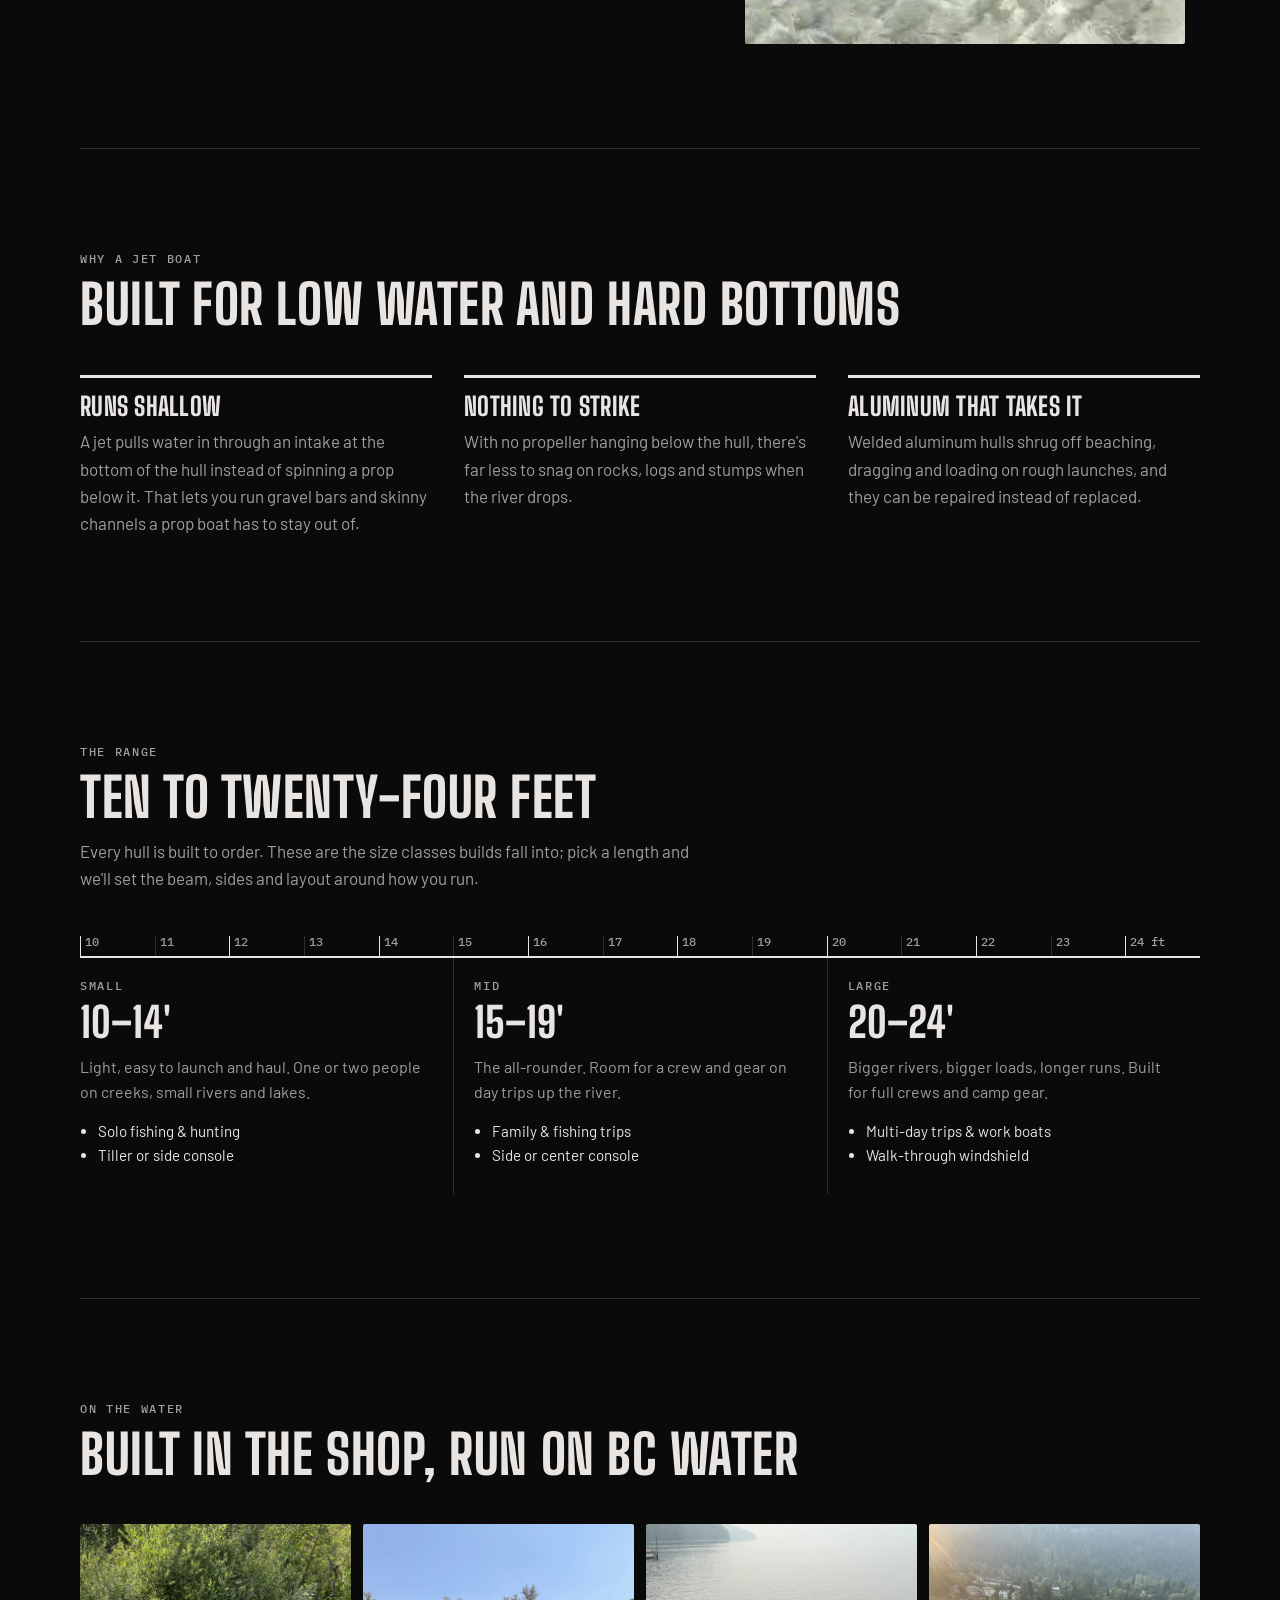
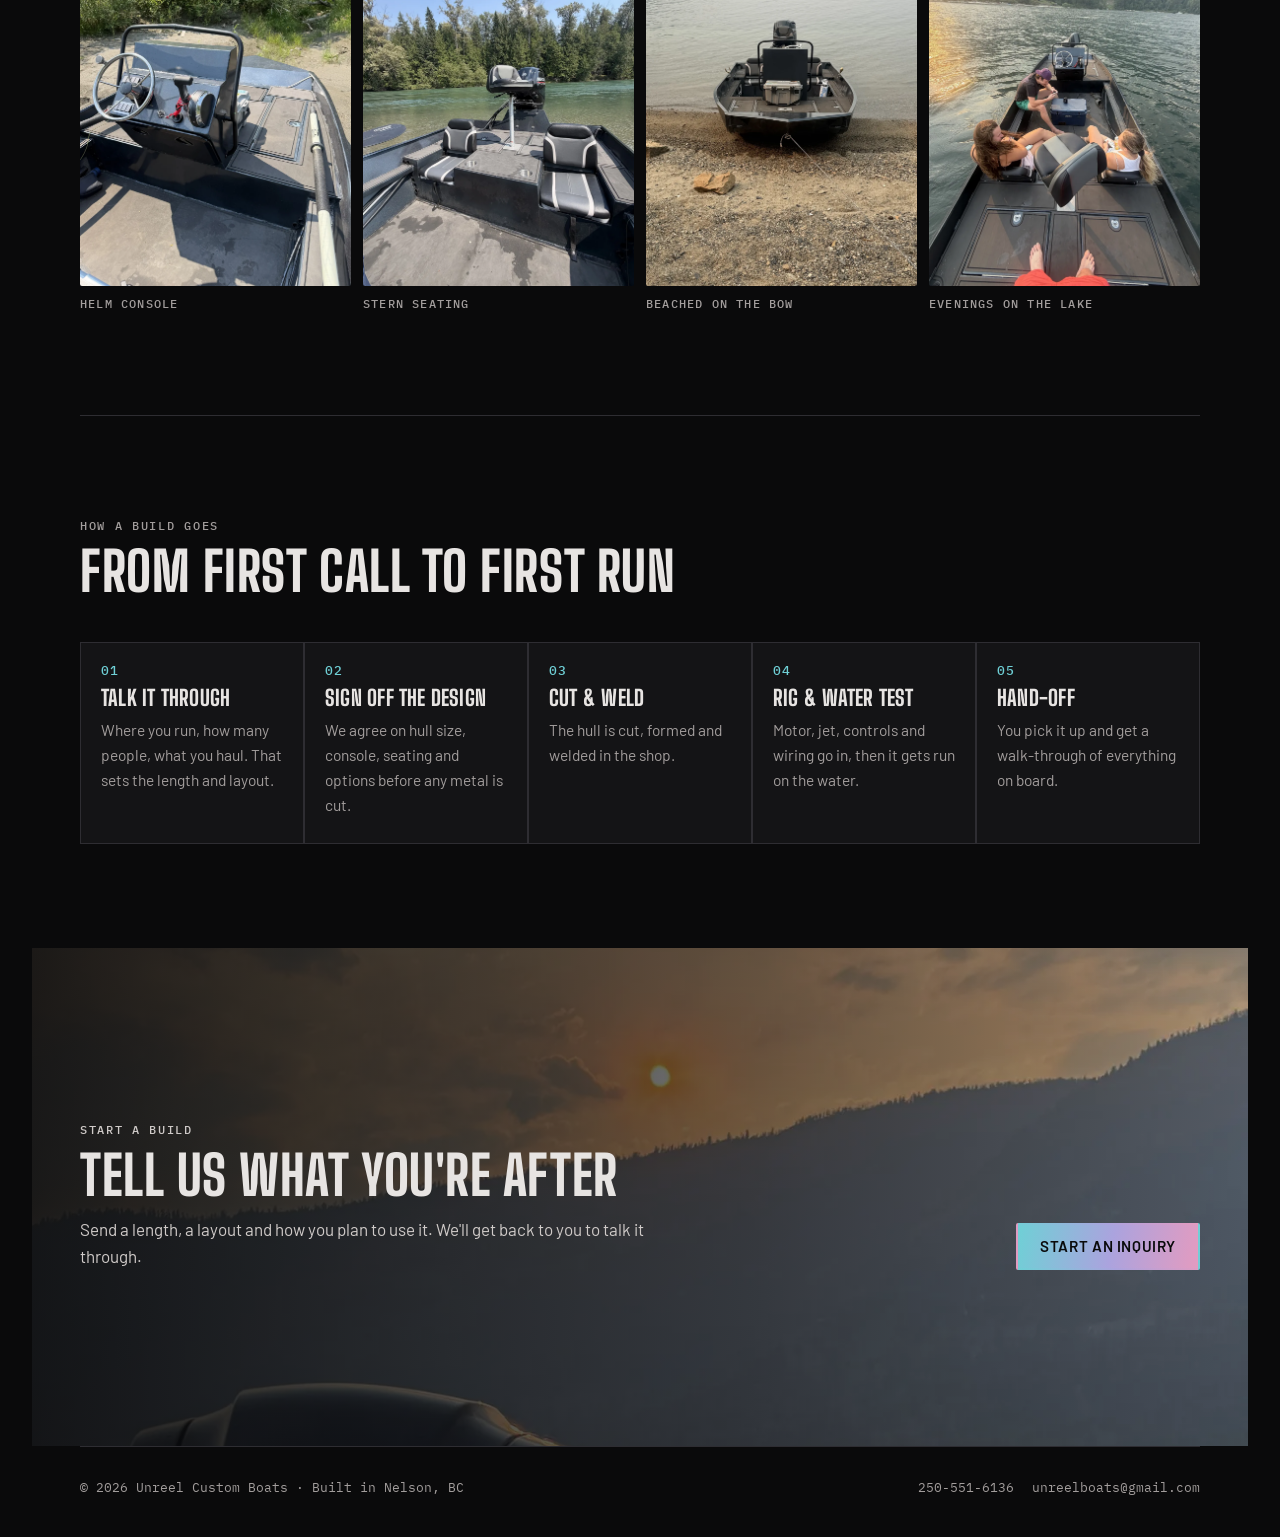
==== commit 5154b530: "Autoplay the walk-around video silently on a loop with no play button Co-Authored-By: Claude Opus 5." ====
--- a/index.html
+++ b/index.html
@@ -51,7 +51,7 @@
       </div>
     </div>
     <div class="walk-media">
-        <video class="lazy-video" muted loop playsinline preload="none" poster="/video/walkaround-poster.jpg" aria-label="Walk-around video of a black Unreel center console jon floating in clear shallow water">
+        <video class="lazy-video" autoplay muted loop playsinline disablepictureinpicture preload="none" poster="/video/walkaround-poster.jpg" aria-label="Walk-around video of a black Unreel center console jon floating in clear shallow water">
           <source data-src="/video/walkaround.mp4" type="video/mp4">
         </video>
     </div>
@@ -169,22 +169,23 @@
   </footer>
 </div>
 <script>
-  // Load and play the walk-around clip only once it scrolls into view; respect reduced motion.
+  // Walk-around clip: load when it nears the screen, then autoplay silently on a loop.
+  // If the phone blocks autoplay (e.g. iPhone Low Power Mode), start it on the visitor's first tap.
   (function(){
-    var vids=document.querySelectorAll('video.lazy-video'); if(!vids.length) return;
-    var still=window.matchMedia&&matchMedia('(prefers-reduced-motion: reduce)').matches;
-    function start(v){
-      v.querySelectorAll('source[data-src]').forEach(function(s){ s.src=s.dataset.src; s.removeAttribute('data-src'); });
-      v.load();
-      if(still){ v.controls=true; } else { var p=v.play(); if(p&&p.catch) p.catch(function(){ v.controls=true; }); }
+    var vids=[].slice.call(document.querySelectorAll('video.lazy-video')); if(!vids.length) return;
+    function load(v){
+      var s=v.querySelector('source[data-src]'); if(!s) return;
+      s.src=s.dataset.src; s.removeAttribute('data-src'); v.load();
     }
-    if(!('IntersectionObserver' in window)){ vids.forEach(start); return; }
+    function play(v){ v.muted=true; v.defaultMuted=true; var p=v.play(); if(p&&p.catch) p.catch(function(){}); }
+    function kick(){ vids.forEach(function(v){ if(!v.querySelector('source[data-src]') && v.paused) play(v); }); }
+    ['touchend','click','keydown'].forEach(function(ev){ document.addEventListener(ev,kick,{passive:true}); });
+    if(!('IntersectionObserver' in window)){ vids.forEach(function(v){ load(v); play(v); }); return; }
     var io=new IntersectionObserver(function(es){ es.forEach(function(e){
       var v=e.target;
-      if(e.isIntersecting){ if(v.querySelector('source[data-src]')) start(v); else if(!still) v.play().catch(function(){}); }
-      else if(!v.paused){ v.pause(); }
-    }); },{rootMargin:'200px 0px'});
-    vids.forEach(function(v){ io.observe(v); });
+      if(e.isIntersecting){ load(v); play(v); } else if(!v.paused){ v.pause(); }
+    }); },{rootMargin:'300px 0px'});
+    vids.forEach(function(v){ v.muted=true; io.observe(v); });
   })();
 </script>
 </body>
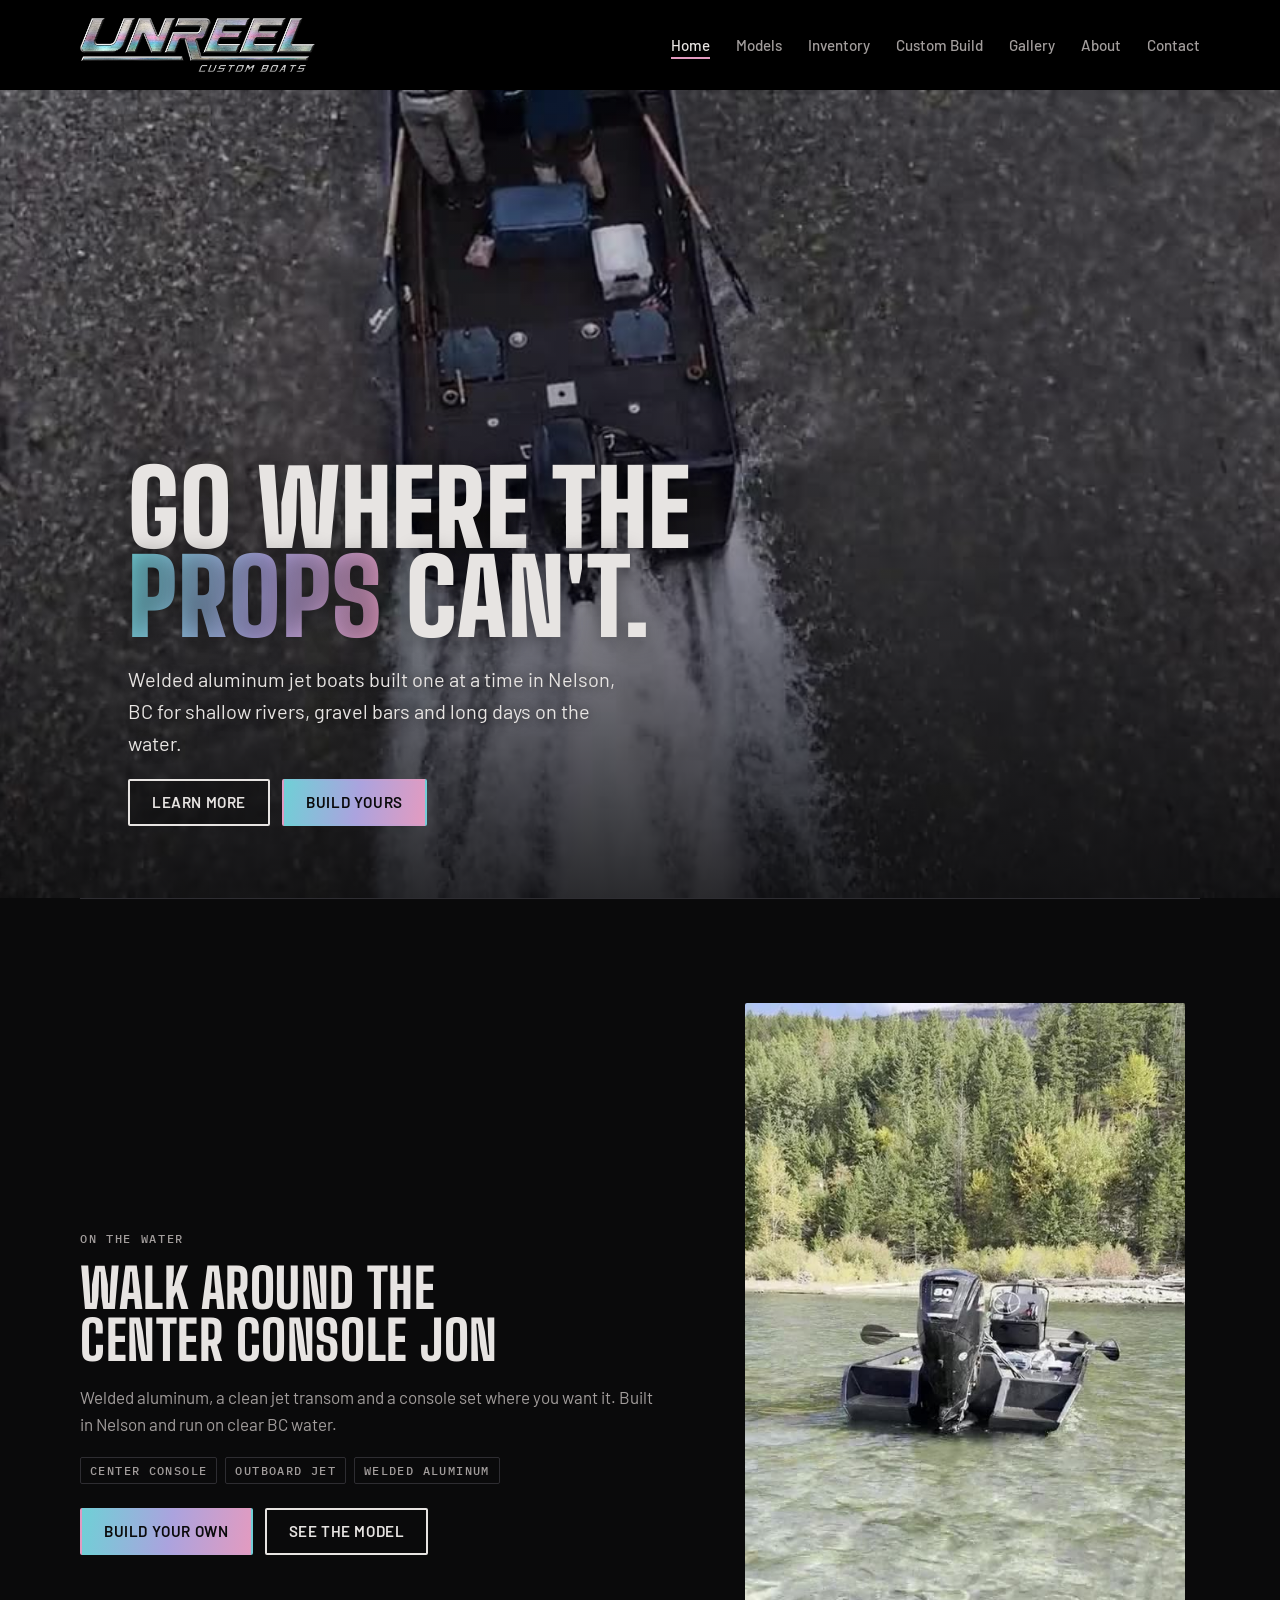
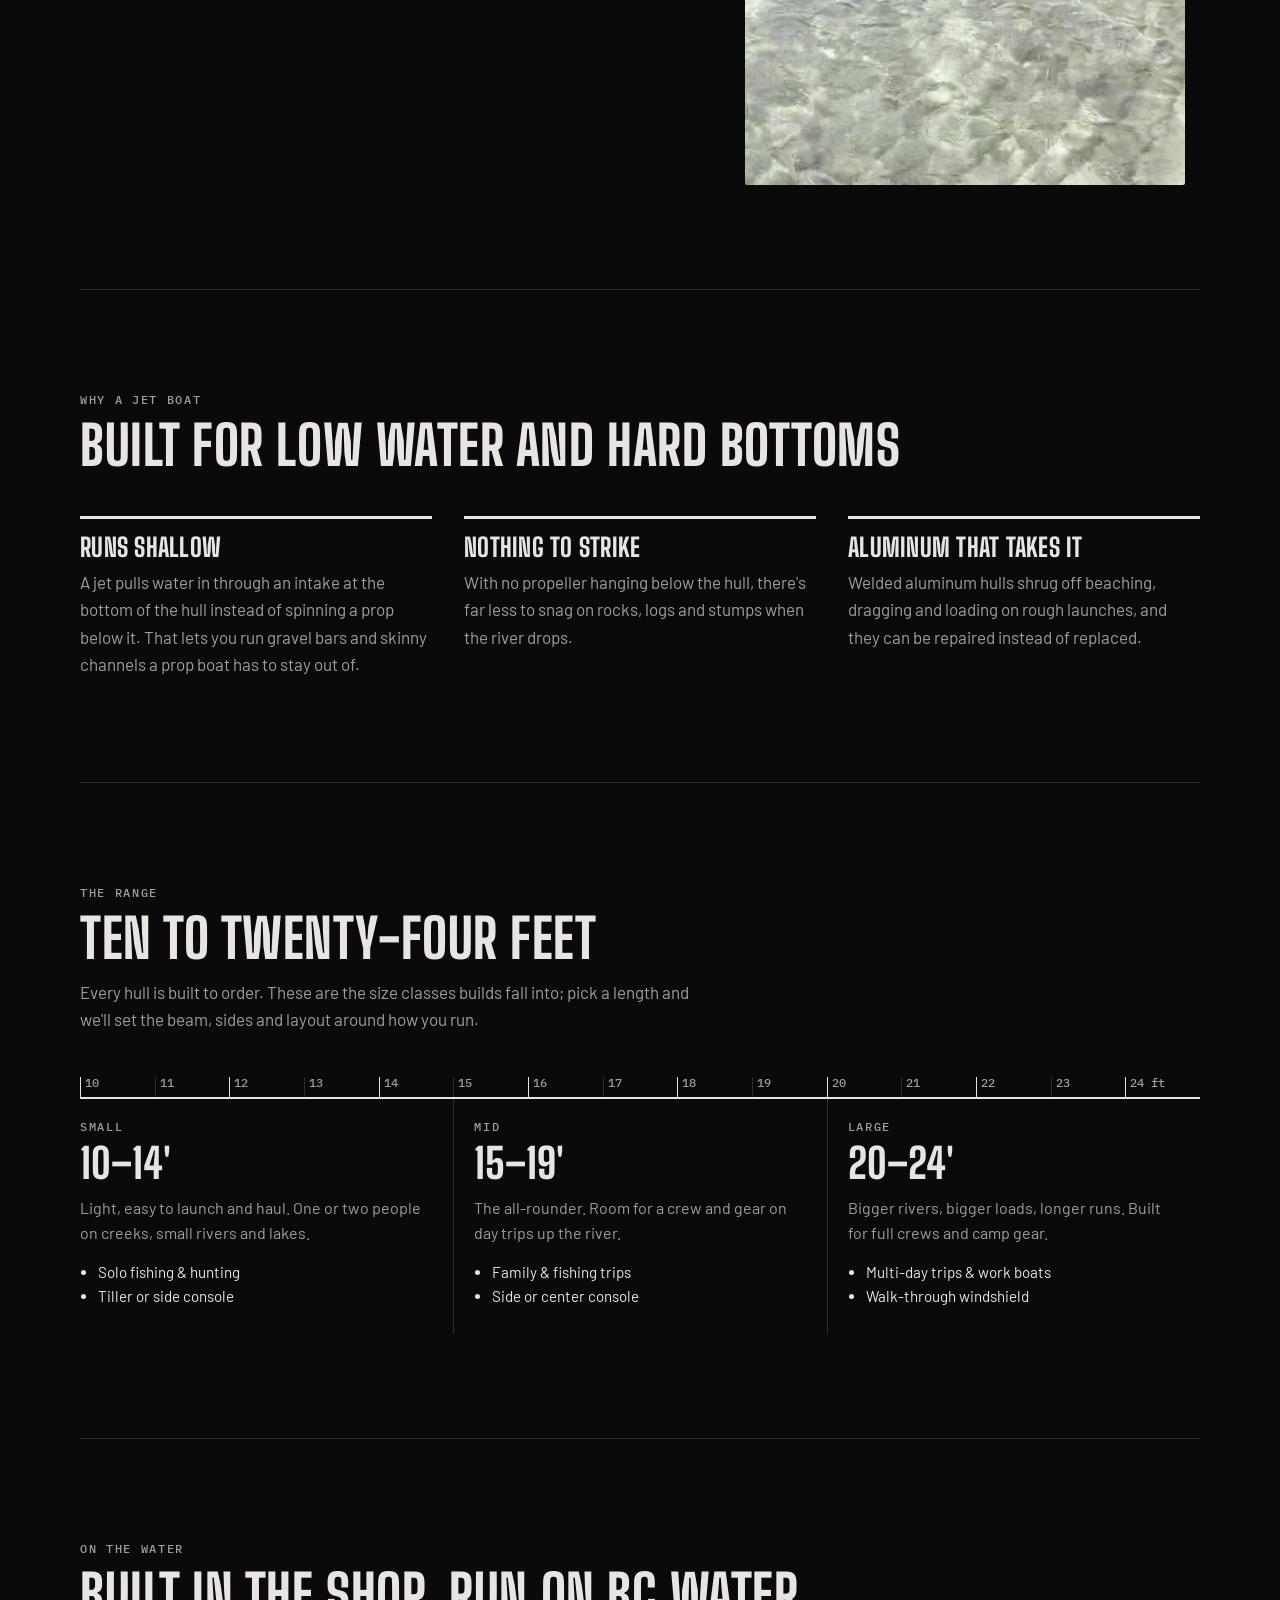
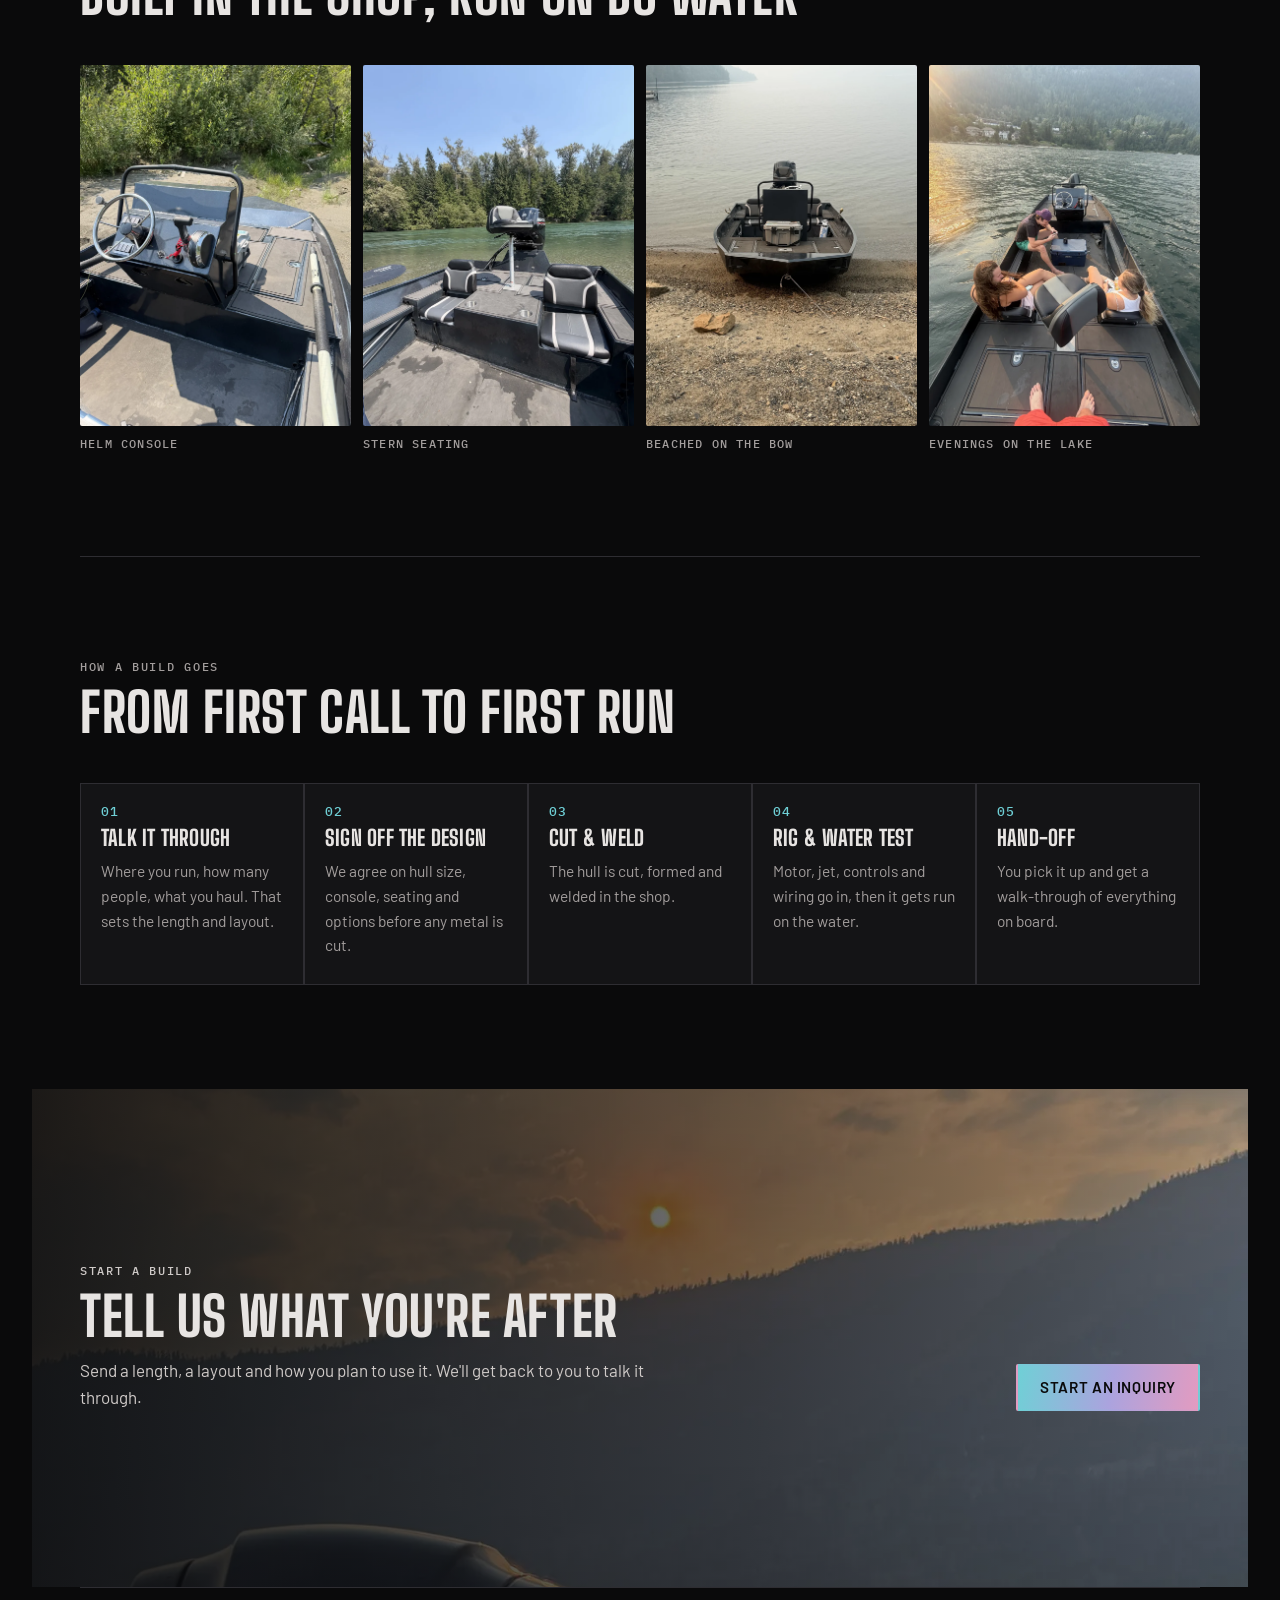
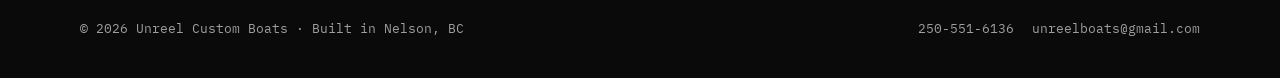
==== commit 50024ec7: "Full-screen drone video hero on the home page; drone stills in Gallery; side-profile photo on Models" ====
--- a/index.html
+++ b/index.html
@@ -25,19 +25,37 @@
     </ul>
   </nav>
 
-  <header class="hero" id="top">
-    <div class="hero-copy">
-      <h1>Go where<br>the <em>props</em><br>can't.</h1>
-      <p>Welded aluminum jet boats from 10 to 24 feet, built one at a time in Nelson, BC for shallow rivers, gravel bars and long days on the water.</p>
-      <div class="btns">
-        <a class="btn primary" href="/contact">Start an inquiry</a>
-        <a class="btn" href="#range">See the range</a>
-      </div>
-    </div>
-    <figure class="hero-photo">
-      <picture><source srcset="/img/side-profile.webp" type="image/webp"><img src="/img/side-profile.jpg" alt="Black Unreel Custom Boats center console jon in shallow water on a BC river gravel bar" width="1400" height="1400" fetchpriority="high"></picture>
-    </figure>
-  </header>
+</div>
+<header class="vhero" id="top">
+  <video class="vhero-video" autoplay muted loop playsinline disablepictureinpicture preload="auto"
+         poster="/video/hero-wide-poster.jpg" aria-hidden="true"
+         data-wide="/video/hero-wide.mp4" data-tall="/video/hero-tall.mp4"
+         data-wide-poster="/video/hero-wide-poster.jpg" data-tall-poster="/video/hero-tall-poster.jpg"></video>
+  <div class="vhero-shade" aria-hidden="true"></div>
+  <div class="vhero-copy">
+    <h1>Go where the <em>props</em> can't.</h1>
+    <p>Welded aluminum jet boats built one at a time in Nelson, BC for shallow rivers, gravel bars and long days on the water.</p>
+    <div class="btns">
+      <a class="btn" href="#walkaround">Learn more</a>
+      <a class="btn primary" href="/custom-build">Build yours</a>
+    </div>
+  </div>
+</header>
+<script>
+  // Pick the tall clip for portrait screens and the wide crop for landscape, then autoplay silently.
+  (function(){
+    var v=document.querySelector('.vhero-video'); if(!v) return;
+    var tall=window.matchMedia('(max-aspect-ratio: 1/1)').matches;
+    v.poster=tall?v.dataset.tallPoster:v.dataset.widePoster;
+    v.muted=true; v.defaultMuted=true;
+    v.src=tall?v.dataset.tall:v.dataset.wide;
+    var p=v.play(); if(p&&p.catch) p.catch(function(){});
+    function kick(){ if(v.paused){ var q=v.play(); if(q&&q.catch) q.catch(function(){}); } }
+    ['touchend','click','keydown'].forEach(function(ev){ document.addEventListener(ev,kick,{passive:true}); });
+  })();
+</script>
+<div class="wrap">
+
 
   <section id="walkaround" class="walk">
     <div class="walk-copy">
--- a/styles.css
+++ b/styles.css
@@ -285,3 +285,16 @@
 .walk-copy .btns{margin-top:6px}
 .gallery-video{margin:0;display:grid;gap:10px;min-width:0}
 .gallery-video figcaption{font:500 .75rem/1.3 var(--mono);letter-spacing:.1em;text-transform:uppercase;color:var(--muted)}
+
+/* full-bleed video hero on the home page */
+.vhero{position:relative;margin-inline:calc(-1*clamp(16px,4vw,48px));min-height:calc(100svh - 92px);display:grid;align-items:end;overflow:hidden;background:#000}
+.vhero-video{position:absolute;inset:0;width:100%;height:100%;object-fit:cover;object-position:50% 50%}
+.vhero-shade{position:absolute;inset:0;background:linear-gradient(180deg,rgba(10,10,11,.15) 0%,rgba(10,10,11,.25) 45%,rgba(10,10,11,.85) 100%)}
+.vhero-copy{position:relative;z-index:1;width:100%;max-width:1120px;margin-inline:auto;padding:0 clamp(16px,4vw,48px) clamp(40px,8vh,88px);display:grid;gap:20px}
+.vhero h1{font-size:clamp(3.4rem,8.5vw,6.5rem);font-weight:900;text-transform:uppercase;line-height:.86;max-width:12ch;text-shadow:0 2px 24px rgba(0,0,0,.45)}
+.vhero h1 em{font-style:normal;background:var(--iri);-webkit-background-clip:text;background-clip:text;color:transparent}
+.vhero-copy p{font-size:clamp(1.05rem,1.6vw,1.25rem);color:#e7e4e2;max-width:46ch;text-shadow:0 1px 12px rgba(0,0,0,.6)}
+.vhero .btn:not(.primary){border-color:#e7e4e2;color:#e7e4e2;background:rgba(10,10,11,.35)}
+#walkaround{scroll-margin-top:16px}
+/* model photo shown whole */
+.model-feature .model-photo img.uncropped{aspect-ratio:auto;object-fit:contain}
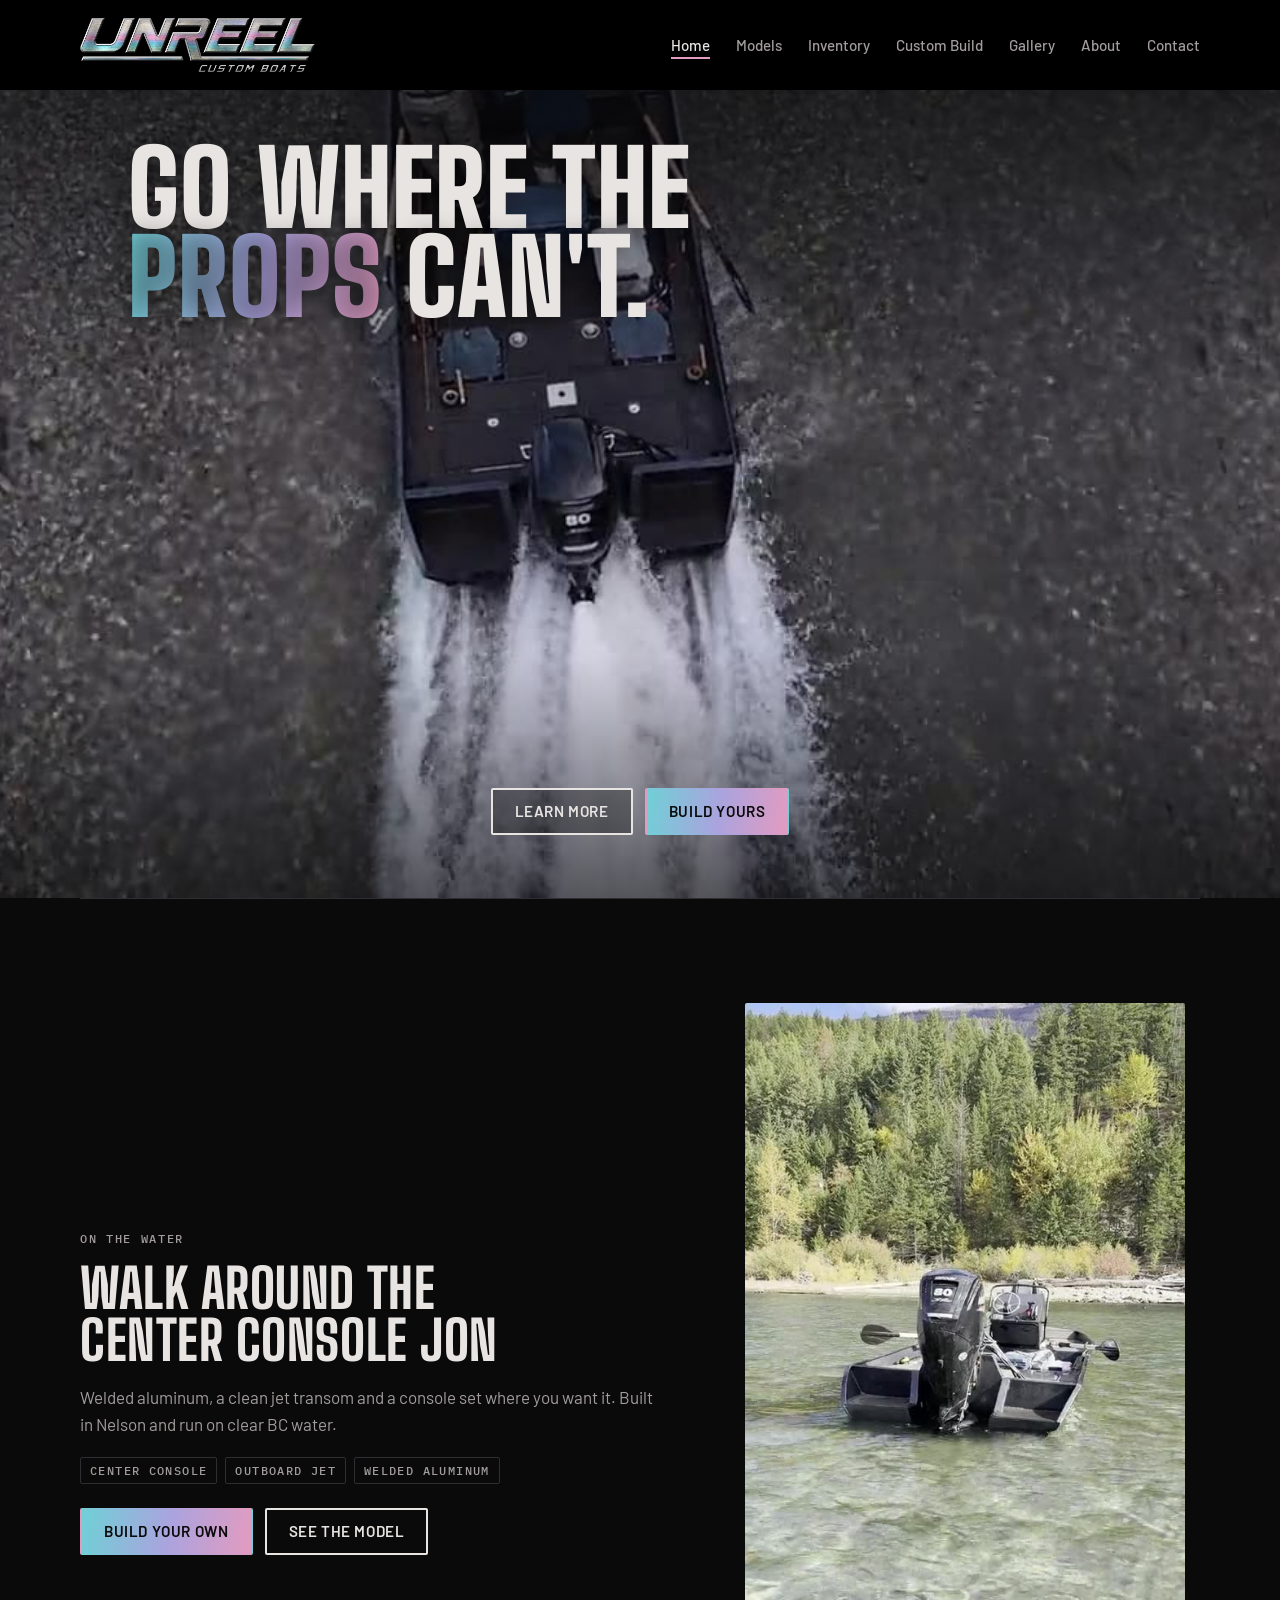
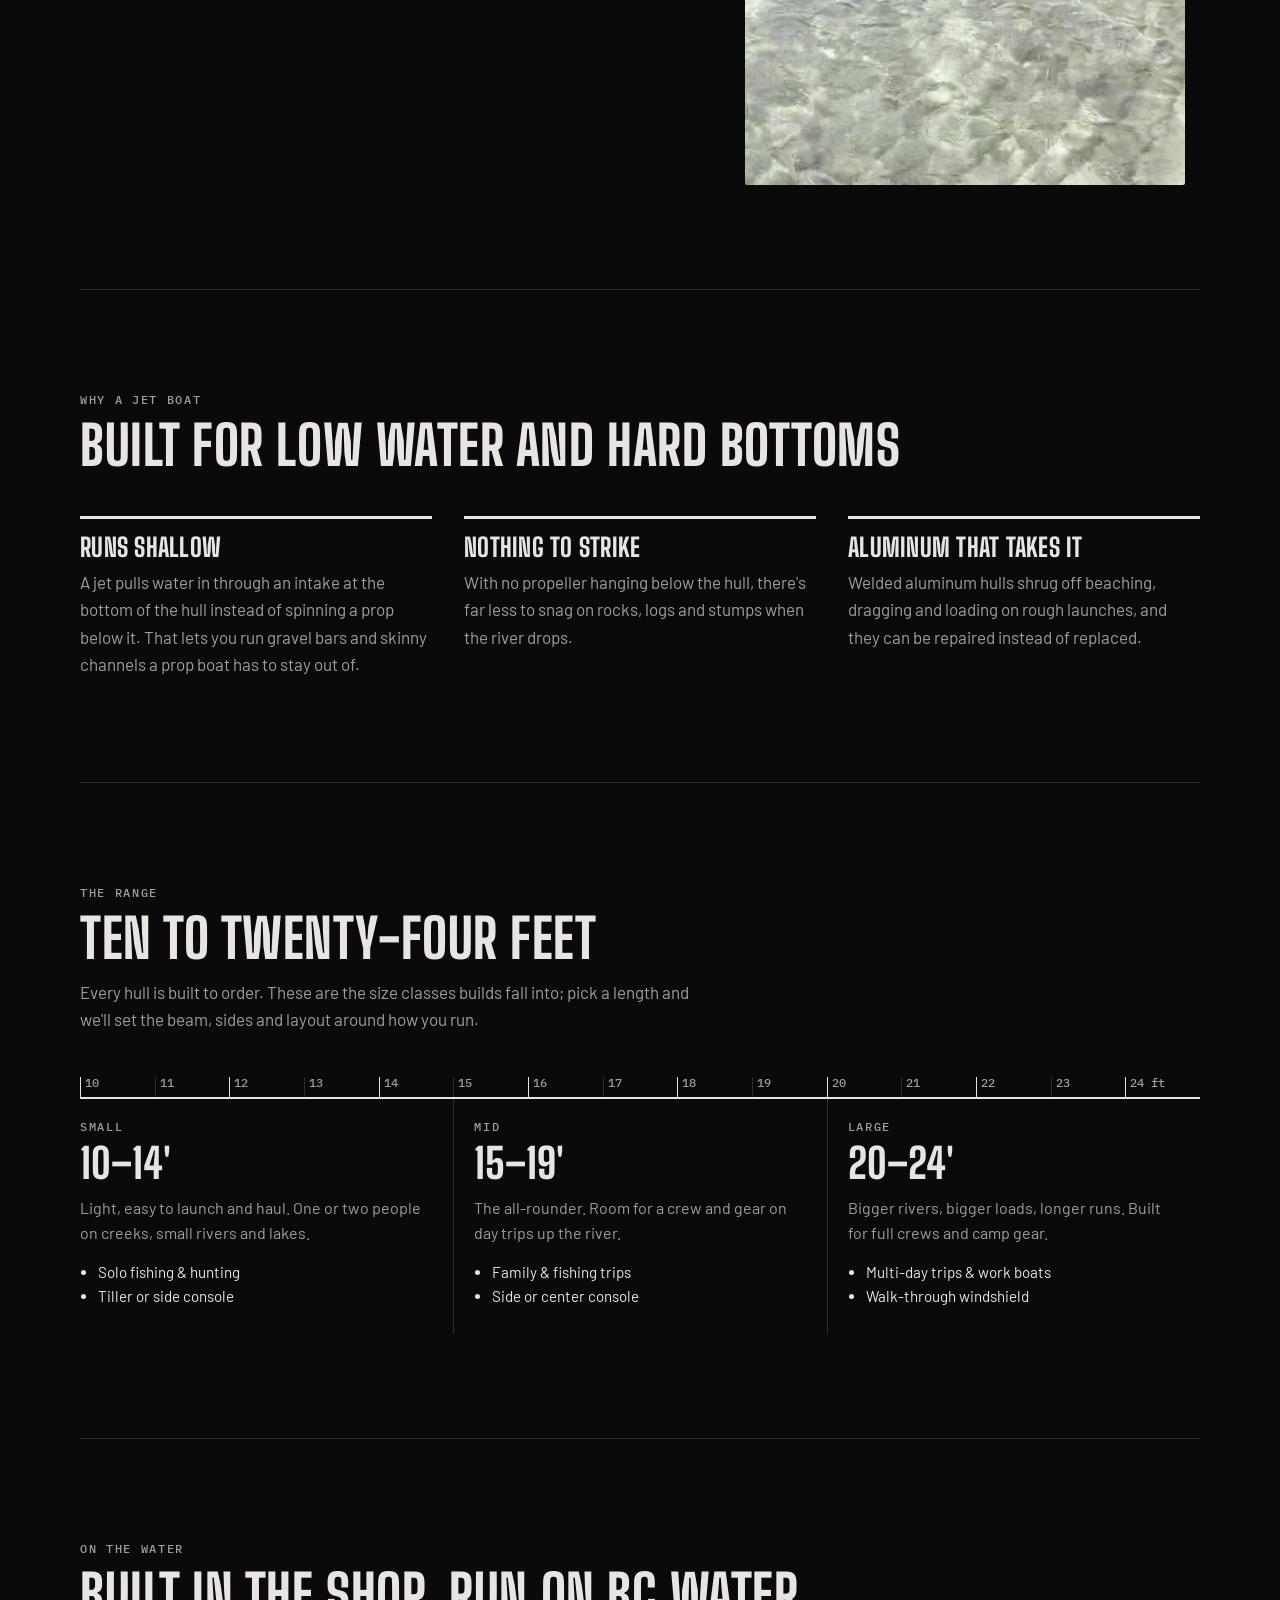
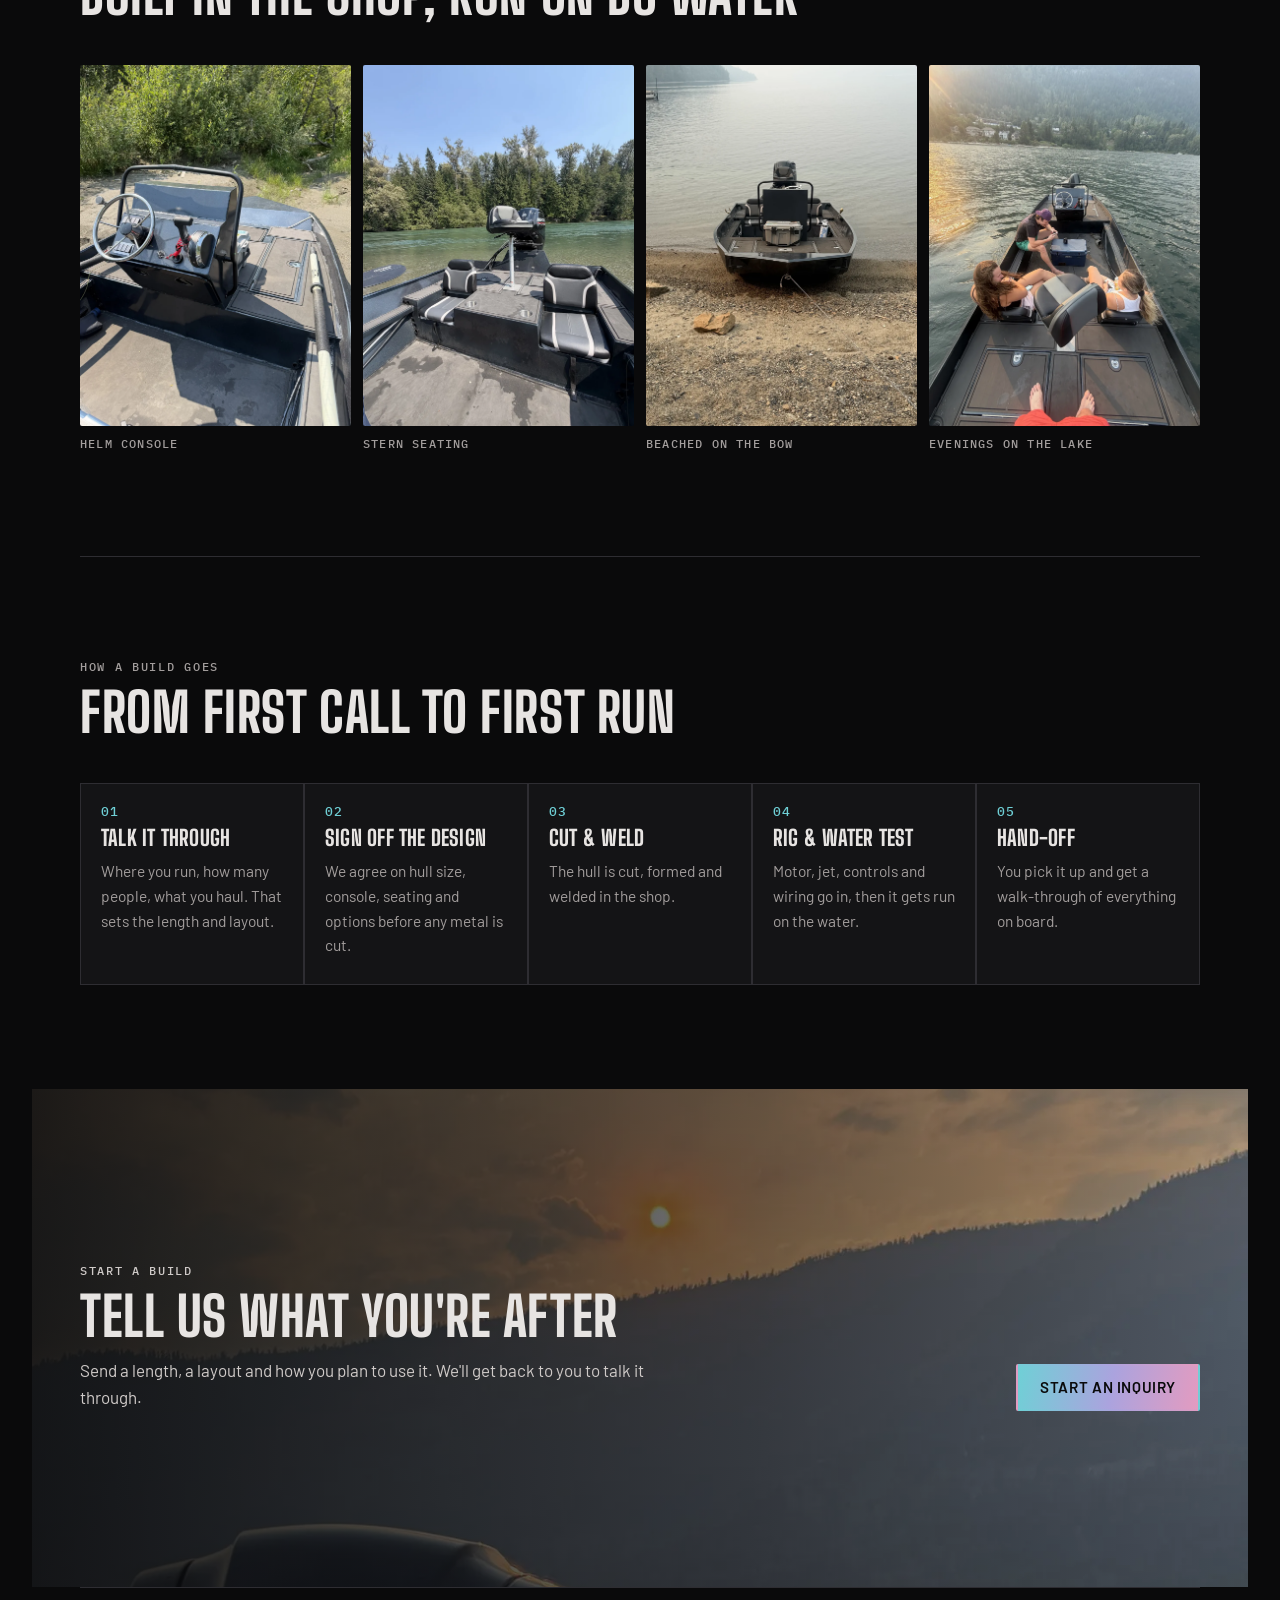
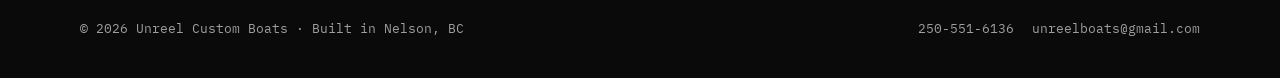
==== commit 76242733: "Home hero: drop subline, title top-left, buttons centred at the bottom Co-Authored-By: Claude Opus 5" ====
--- a/index.html
+++ b/index.html
@@ -34,8 +34,7 @@
   <div class="vhero-shade" aria-hidden="true"></div>
   <div class="vhero-copy">
     <h1>Go where the <em>props</em> can't.</h1>
-    <p>Welded aluminum jet boats built one at a time in Nelson, BC for shallow rivers, gravel bars and long days on the water.</p>
-    <div class="btns">
+    <div class="btns vhero-btns">
       <a class="btn" href="#walkaround">Learn more</a>
       <a class="btn primary" href="/custom-build">Build yours</a>
     </div>
--- a/styles.css
+++ b/styles.css
@@ -287,10 +287,11 @@
 .gallery-video figcaption{font:500 .75rem/1.3 var(--mono);letter-spacing:.1em;text-transform:uppercase;color:var(--muted)}
 
 /* full-bleed video hero on the home page */
-.vhero{position:relative;margin-inline:calc(-1*clamp(16px,4vw,48px));min-height:calc(100svh - 92px);display:grid;align-items:end;overflow:hidden;background:#000}
+.vhero{position:relative;margin-inline:calc(-1*clamp(16px,4vw,48px));min-height:calc(100svh - 92px);display:grid;align-items:stretch;overflow:hidden;background:#000}
 .vhero-video{position:absolute;inset:0;width:100%;height:100%;object-fit:cover;object-position:50% 50%}
-.vhero-shade{position:absolute;inset:0;background:linear-gradient(180deg,rgba(10,10,11,.15) 0%,rgba(10,10,11,.25) 45%,rgba(10,10,11,.85) 100%)}
-.vhero-copy{position:relative;z-index:1;width:100%;max-width:1120px;margin-inline:auto;padding:0 clamp(16px,4vw,48px) clamp(40px,8vh,88px);display:grid;gap:20px}
+.vhero-shade{position:absolute;inset:0;background:linear-gradient(180deg,rgba(10,10,11,.7) 0%,rgba(10,10,11,.1) 38%,rgba(10,10,11,.1) 70%,rgba(10,10,11,.65) 100%)}
+.vhero-btns{justify-content:center}
+.vhero-copy{position:relative;z-index:1;width:100%;max-width:1120px;margin-inline:auto;padding:clamp(28px,6vh,64px) clamp(16px,4vw,48px) clamp(32px,7vh,72px);display:flex;flex-direction:column;justify-content:space-between;gap:32px}
 .vhero h1{font-size:clamp(3.4rem,8.5vw,6.5rem);font-weight:900;text-transform:uppercase;line-height:.86;max-width:12ch;text-shadow:0 2px 24px rgba(0,0,0,.45)}
 .vhero h1 em{font-style:normal;background:var(--iri);-webkit-background-clip:text;background-clip:text;color:transparent}
 .vhero-copy p{font-size:clamp(1.05rem,1.6vw,1.25rem);color:#e7e4e2;max-width:46ch;text-shadow:0 1px 12px rgba(0,0,0,.6)}
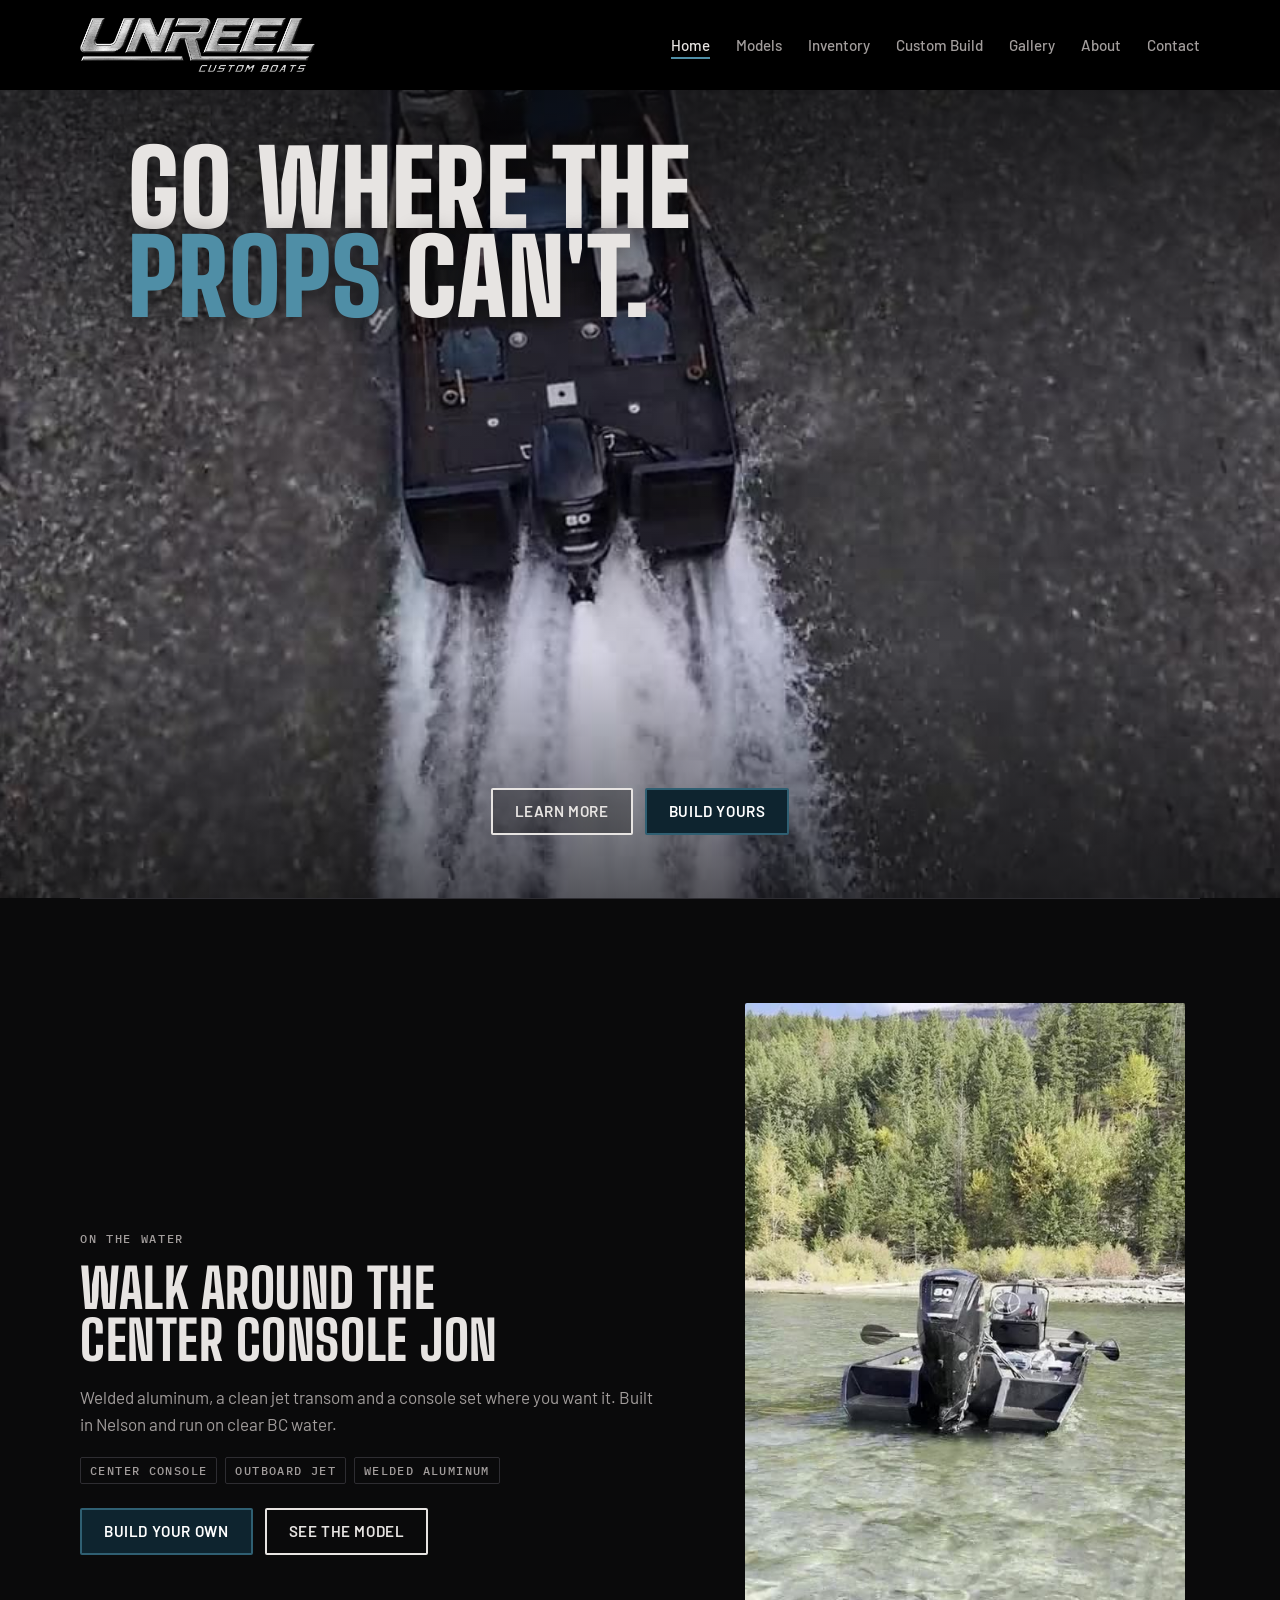
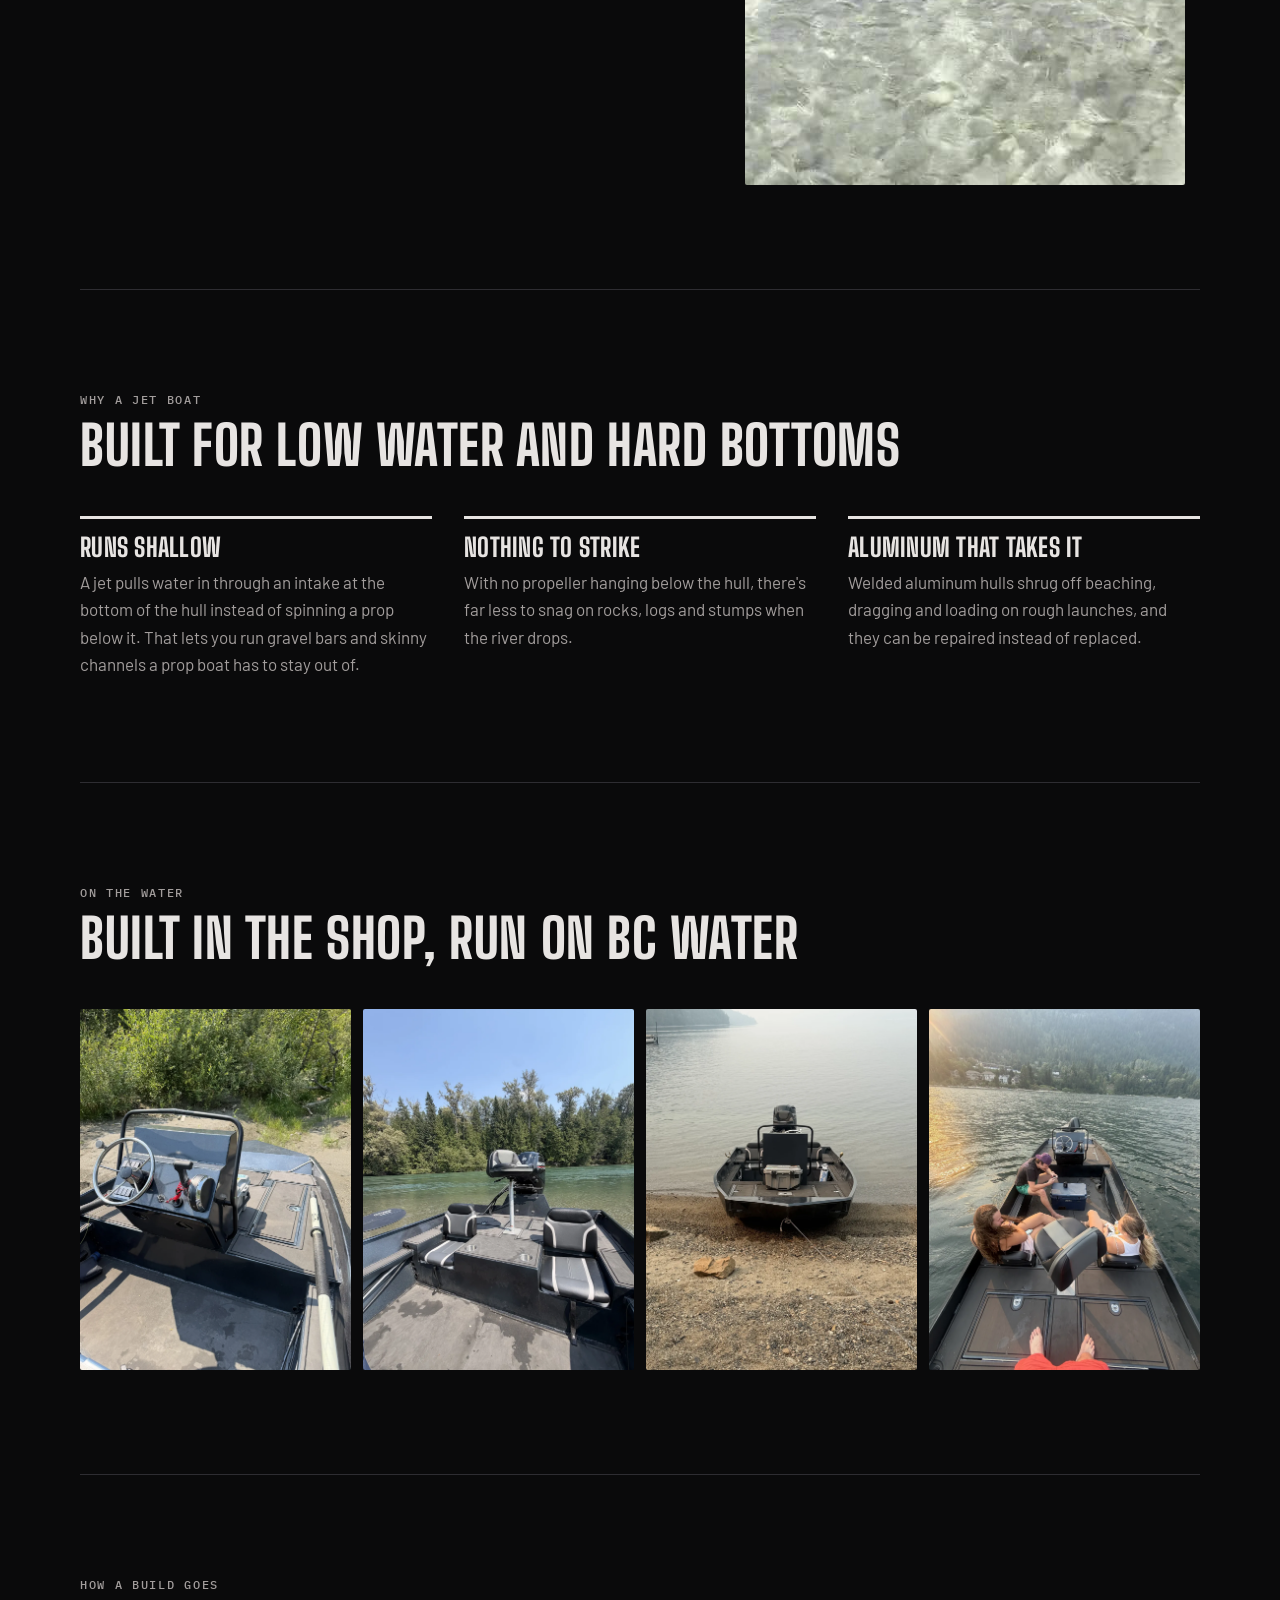
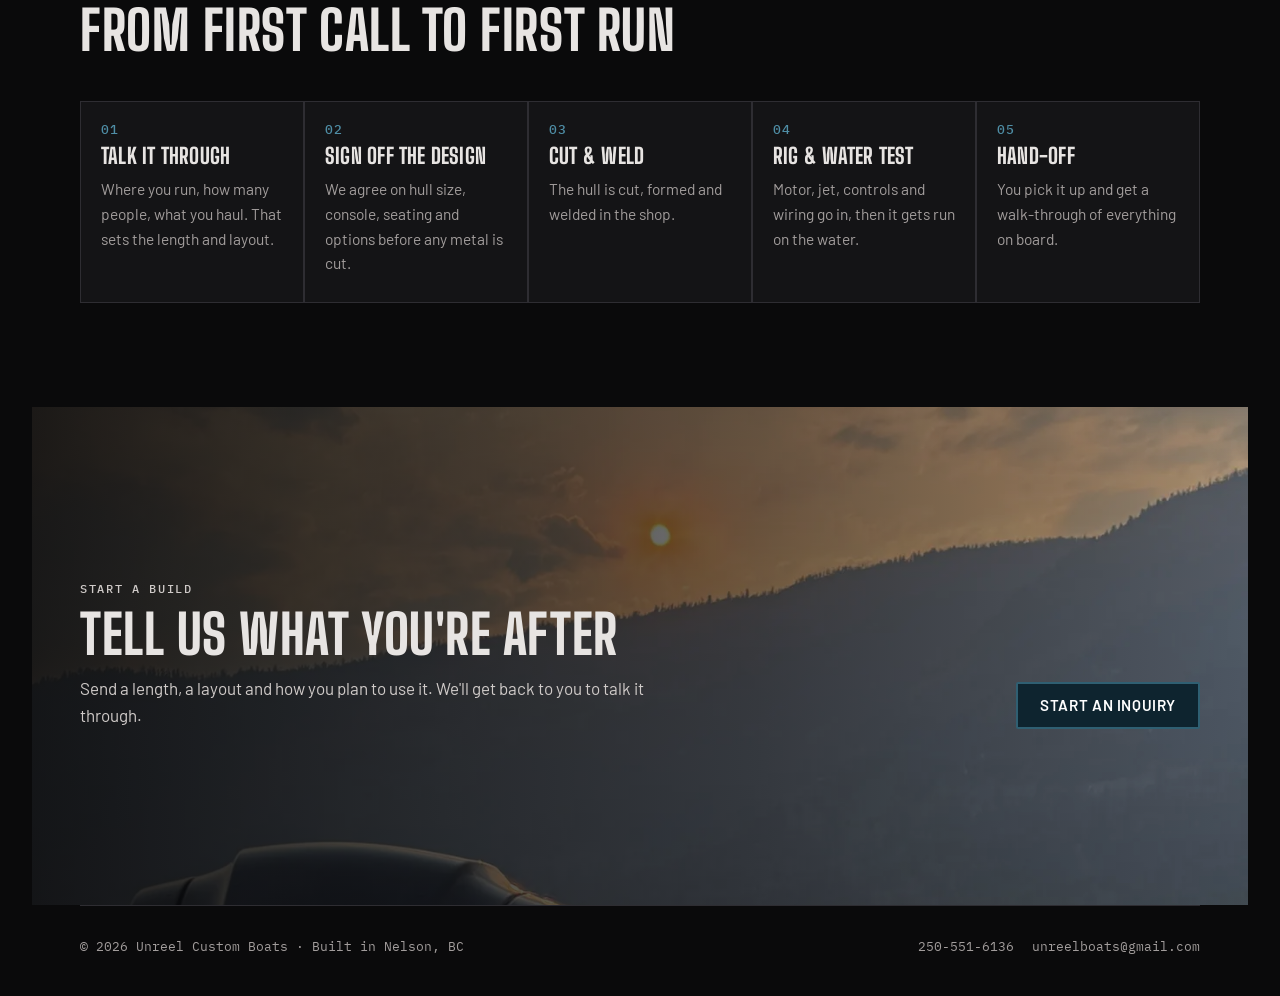
==== commit 210e5629: "Remove Mod V/Deep V, gallery captions and 10-24 ft range section; Inventory shows Out of stock Co-Au" ====
--- a/index.html
+++ b/index.html
@@ -4,7 +4,7 @@
 <meta charset="utf-8">
 <meta name="viewport" content="width=device-width, initial-scale=1, viewport-fit=cover">
 <title>Unreel Custom Boats</title>
-<meta name="description" content="Welded aluminum jet boats from 10 to 24 feet, built in Nelson, BC.">
+<meta name="description" content="Welded aluminum jet boats built in Nelson, BC.">
 <link rel="preconnect" href="https://fonts.googleapis.com">
 <link rel="preconnect" href="https://fonts.gstatic.com" crossorigin>
 <link rel="stylesheet" href="https://fonts.googleapis.com/css2?family=Big+Shoulders+Display:wght@600;800;900&family=Barlow:wght@400;500;600&family=IBM+Plex+Mono:wght@400;500&display=swap">
@@ -95,41 +95,6 @@
     </div>
   </section>
 
-  <section id="range">
-    <div class="head">
-      <span class="label">The range</span>
-      <h2>Ten to twenty-four feet</h2>
-      <p class="muted">Every hull is built to order. These are the size classes builds fall into; pick a length and we'll set the beam, sides and layout around how you run.</p>
-    </div>
-    <div class="ruler">
-      <div class="ruler-inner">
-        <div class="ticks" aria-hidden="true">
-          <span>10</span><span>11</span><span>12</span><span>13</span><span>14</span><span>15</span><span>16</span><span>17</span><span>18</span><span>19</span><span>20</span><span>21</span><span>22</span><span>23</span><span>24 ft</span>
-        </div>
-        <div class="bands">
-          <div class="band">
-            <span class="label">Small</span>
-            <span class="ft">10–14'</span>
-            <p>Light, easy to launch and haul. One or two people on creeks, small rivers and lakes.</p>
-            <ul><li>Solo fishing &amp; hunting</li><li>Tiller or side console</li></ul>
-          </div>
-          <div class="band">
-            <span class="label">Mid</span>
-            <span class="ft">15–19'</span>
-            <p>The all-rounder. Room for a crew and gear on day trips up the river.</p>
-            <ul><li>Family &amp; fishing trips</li><li>Side or center console</li></ul>
-          </div>
-          <div class="band">
-            <span class="label">Large</span>
-            <span class="ft">20–24'</span>
-            <p>Bigger rivers, bigger loads, longer runs. Built for full crews and camp gear.</p>
-            <ul><li>Multi-day trips &amp; work boats</li><li>Walk-through windshield</li></ul>
-          </div>
-        </div>
-      </div>
-    </div>
-  </section>
-
   <section id="on-the-water">
     <div class="head">
       <span class="label">On the water</span>
@@ -138,19 +103,15 @@
     <div class="photos">
       <figure>
         <picture><source srcset="/img/helm.webp" type="image/webp"><img src="/img/helm.jpg" alt="Helm console with a stainless steering wheel, switch panels and throttle" width="1100" height="1467" loading="lazy"></picture>
-        <figcaption>Helm console</figcaption>
       </figure>
       <figure>
         <picture><source srcset="/img/stern-seating.webp" type="image/webp"><img src="/img/stern-seating.jpg" alt="Stern seating with two bench seats, cup holders and a pedestal seat" width="1100" height="1467" loading="lazy"></picture>
-        <figcaption>Stern seating</figcaption>
       </figure>
       <figure>
         <picture><source srcset="/img/beached-bow.webp" type="image/webp"><img src="/img/beached-bow.jpg" alt="Boat pulled up bow-first on a sandy lakeshore" width="1100" height="1467" loading="lazy"></picture>
-        <figcaption>Beached on the bow</figcaption>
       </figure>
       <figure>
         <picture><source srcset="/img/crew-evening.webp" type="image/webp"><img src="/img/crew-evening.jpg" alt="Three people relaxing aboard on a lake in the evening light" width="1100" height="1467" loading="lazy"></picture>
-        <figcaption>Evenings on the lake</figcaption>
       </figure>
     </div>
   </section>
--- a/styles.css
+++ b/styles.css
@@ -9,13 +9,15 @@
   --muted:#a29d9c;
   --line:#2e2d32;
   --metal:#8f8b8a;
-  --accent:#6fd0d6;      /* logo cyan */
-  --accent-2:#e39bc0;    /* logo pink */
-  --accent-3:#aba3de;    /* logo lavender */
-  --accent-ink:#0a0a0b;
-  --water:#121a1c;
+  --navy:#0e242f;        /* dark navy: buttons, fills, bars */
+  --navy-hi:#163846;     /* navy hover */
+  --accent:#4f8ea6;      /* navy, lifted just enough to read as text/lines on black */
+  --accent-2:#4f8ea6;
+  --accent-3:#4f8ea6;
+  --accent-ink:#ffffff;
+  --water:#0e242f;
   --error:#ff8f8f;
-  --iri:linear-gradient(100deg,#6fd0d6 0%,#aba3de 52%,#e39bc0 100%);
+  --iri:var(--navy);
   --display:"Big Shoulders Display","Arial Narrow",Impact,sans-serif;
   --body:"Barlow","Helvetica Neue",Arial,sans-serif;
   --mono:"IBM Plex Mono",ui-monospace,Menlo,monospace;
@@ -53,8 +55,8 @@
 /* buttons */
 .btns{display:flex;gap:12px;flex-wrap:wrap}
 .btn{display:inline-block;padding:14px 22px;font:600 .95rem/1 var(--body);letter-spacing:.04em;text-transform:uppercase;text-decoration:none;border:2px solid var(--fg);border-radius:2px;background:transparent;color:var(--fg);cursor:pointer}
-.btn.primary{background:var(--iri);border-color:transparent;color:var(--accent-ink)}
-.btn.primary:hover{filter:brightness(1.08)}
+.btn.primary{background:var(--navy);border-color:#2f5f72;color:#fff}
+.btn.primary:hover{background:var(--navy-hi);border-color:#3d778c;filter:none}
 .btn:hover{transform:translateY(-1px)}
 
 /* hero */
@@ -62,7 +64,7 @@
 @media (max-width:820px){.hero{grid-template-columns:1fr}}
 .hero-copy{display:grid;gap:24px;align-content:center;min-width:0}
 .hero h1{font-size:clamp(3.4rem,8.4vw,7.6rem);font-weight:900;text-transform:uppercase;line-height:.86;letter-spacing:-.005em}
-.hero h1 em{font-style:normal;background:var(--iri);-webkit-background-clip:text;background-clip:text;color:transparent}
+.hero h1 em{font-style:normal;color:var(--accent)}
 .hero-copy p{font-size:1.2rem;color:var(--muted);max-width:42ch}
 .hero-photo{margin:0;min-width:0}
 .hero-photo img{display:block;width:100%;height:auto;border-radius:2px}
@@ -152,7 +154,7 @@
 .models-page h1{font-size:clamp(3rem,8vw,5.5rem);font-weight:900;text-transform:uppercase;line-height:.9}
 .model-grid{display:grid;grid-template-columns:1fr;gap:16px}
 .model{background:var(--surface);border:1px solid var(--line);padding:clamp(20px,3vw,36px);display:grid;gap:16px;align-content:start;min-width:0}
-.model-no{font:900 clamp(4.5rem,12vw,7.5rem)/.85 var(--display);background:var(--iri);-webkit-background-clip:text;background-clip:text;color:transparent;font-variant-numeric:tabular-nums;letter-spacing:-.01em;justify-self:start}
+.model-no{font:900 clamp(4.5rem,12vw,7.5rem)/.85 var(--display);color:var(--accent);font-variant-numeric:tabular-nums;letter-spacing:-.01em;justify-self:start}
 .model h2{font-size:clamp(1.5rem,3vw,2rem)}
 .model .btn{justify-self:start}
 .tags{list-style:none;margin:0;padding:0;display:flex;flex-wrap:wrap;gap:8px}
@@ -184,7 +186,7 @@
 .stepper button:disabled{cursor:not-allowed;opacity:.55}
 .stepper .n{font:500 .75rem/1 var(--mono);font-variant-numeric:tabular-nums}
 .stepper .is-done button{border-top-color:var(--fg);color:var(--fg)}
-.stepper .is-current button{border-image:var(--iri) 1;border-top-width:3px;color:var(--fg);font-weight:600}
+.stepper .is-current button{border-top-color:var(--accent);border-top-width:3px;color:var(--fg);font-weight:600}
 .stepper .is-current .n{color:var(--accent)}
 .builder{display:grid;grid-template-columns:minmax(0,1.25fr) minmax(0,1fr);gap:clamp(20px,3vw,36px);align-items:start}
 @media (max-width:900px){.builder{grid-template-columns:1fr}.preview{order:-1}}
@@ -206,7 +208,7 @@
 .opts-multi .opt{padding:14px 40px 14px 14px}
 .opts-multi .opt-name{font:600 1rem/1.2 var(--body);text-transform:none;letter-spacing:0}
 .tick{position:absolute;right:14px;top:50%;width:18px;height:18px;margin-top:-9px;border:1.5px solid var(--line);border-radius:2px}
-.opt.is-on .tick{background:var(--accent);border-color:var(--accent);box-shadow:inset 0 0 0 3px var(--bg)}
+.opt.is-on .tick{background:var(--navy);border-color:var(--accent);box-shadow:inset 0 0 0 3px var(--bg)}
 .xsec{width:96px;height:48px}
 .xsec-hull{fill:var(--metal);stroke:var(--fg);stroke-width:2;stroke-linejoin:round}
 .xsec-wl{stroke:var(--accent);stroke-width:1.5;stroke-dasharray:4 4}
@@ -259,7 +261,7 @@
 .model-feature .model-photo img{display:block;width:100%;height:auto;aspect-ratio:4/5;object-fit:cover;object-position:50% 70%;border-radius:2px}
 @media (max-width:820px){.model-feature .model-photo img{aspect-ratio:4/3}}
 .model-body{display:grid;gap:16px;align-content:center;min-width:0;padding:clamp(4px,2vw,20px)}
-.model .model-name{font-size:clamp(2.6rem,6vw,4.2rem);font-weight:900;line-height:.9;background:var(--iri);-webkit-background-clip:text;background-clip:text;color:transparent;justify-self:start}
+.model .model-name{font-size:clamp(2.6rem,6vw,4.2rem);font-weight:900;line-height:.9;color:var(--accent);justify-self:start}
 
 /* hull card views: end section + side profile */
 .views{display:flex;gap:14px;align-items:flex-end;flex-wrap:wrap}
@@ -293,7 +295,7 @@
 .vhero-btns{justify-content:center}
 .vhero-copy{position:relative;z-index:1;width:100%;max-width:1120px;margin-inline:auto;padding:clamp(28px,6vh,64px) clamp(16px,4vw,48px) clamp(32px,7vh,72px);display:flex;flex-direction:column;justify-content:space-between;gap:32px}
 .vhero h1{font-size:clamp(3.4rem,8.5vw,6.5rem);font-weight:900;text-transform:uppercase;line-height:.86;max-width:12ch;text-shadow:0 2px 24px rgba(0,0,0,.45)}
-.vhero h1 em{font-style:normal;background:var(--iri);-webkit-background-clip:text;background-clip:text;color:transparent}
+.vhero h1 em{font-style:normal;color:var(--accent)}
 .vhero-copy p{font-size:clamp(1.05rem,1.6vw,1.25rem);color:#e7e4e2;max-width:46ch;text-shadow:0 1px 12px rgba(0,0,0,.6)}
 .vhero .btn:not(.primary){border-color:#e7e4e2;color:#e7e4e2;background:rgba(10,10,11,.35)}
 #walkaround{scroll-margin-top:16px}
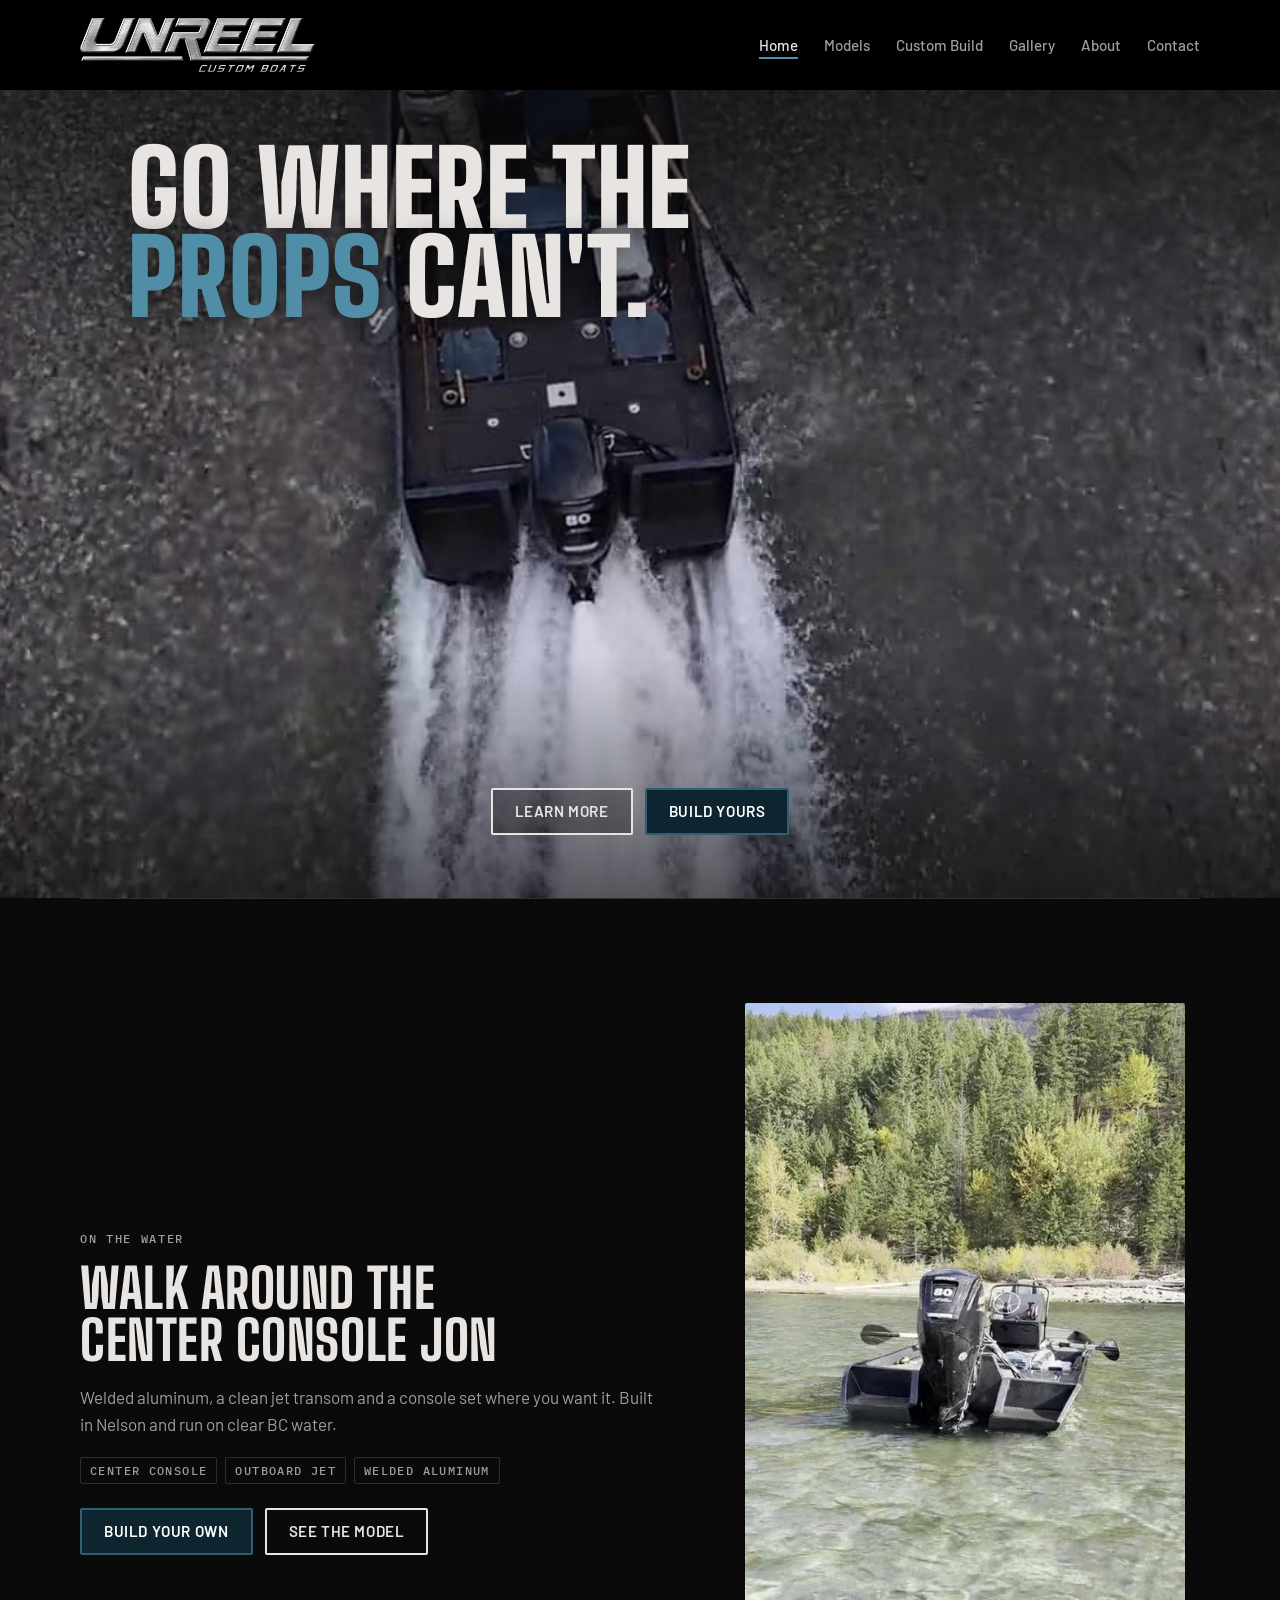
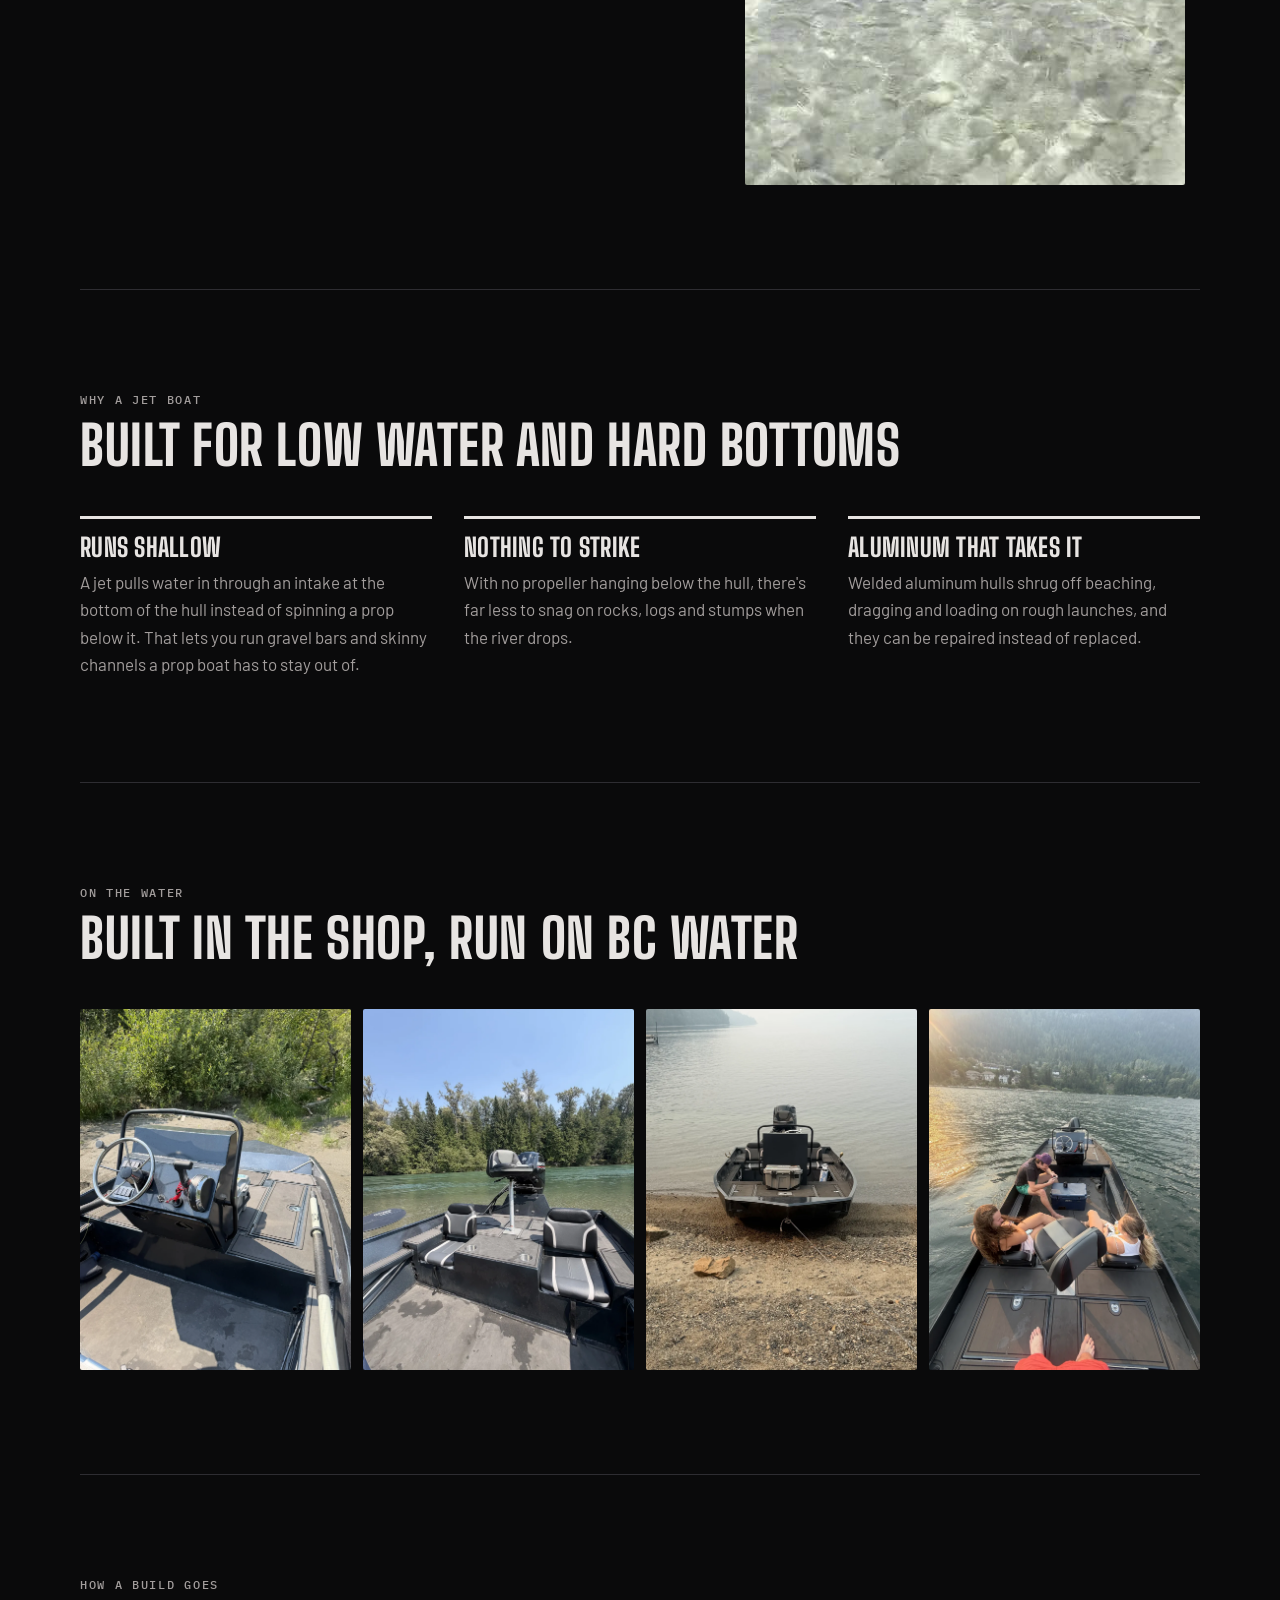
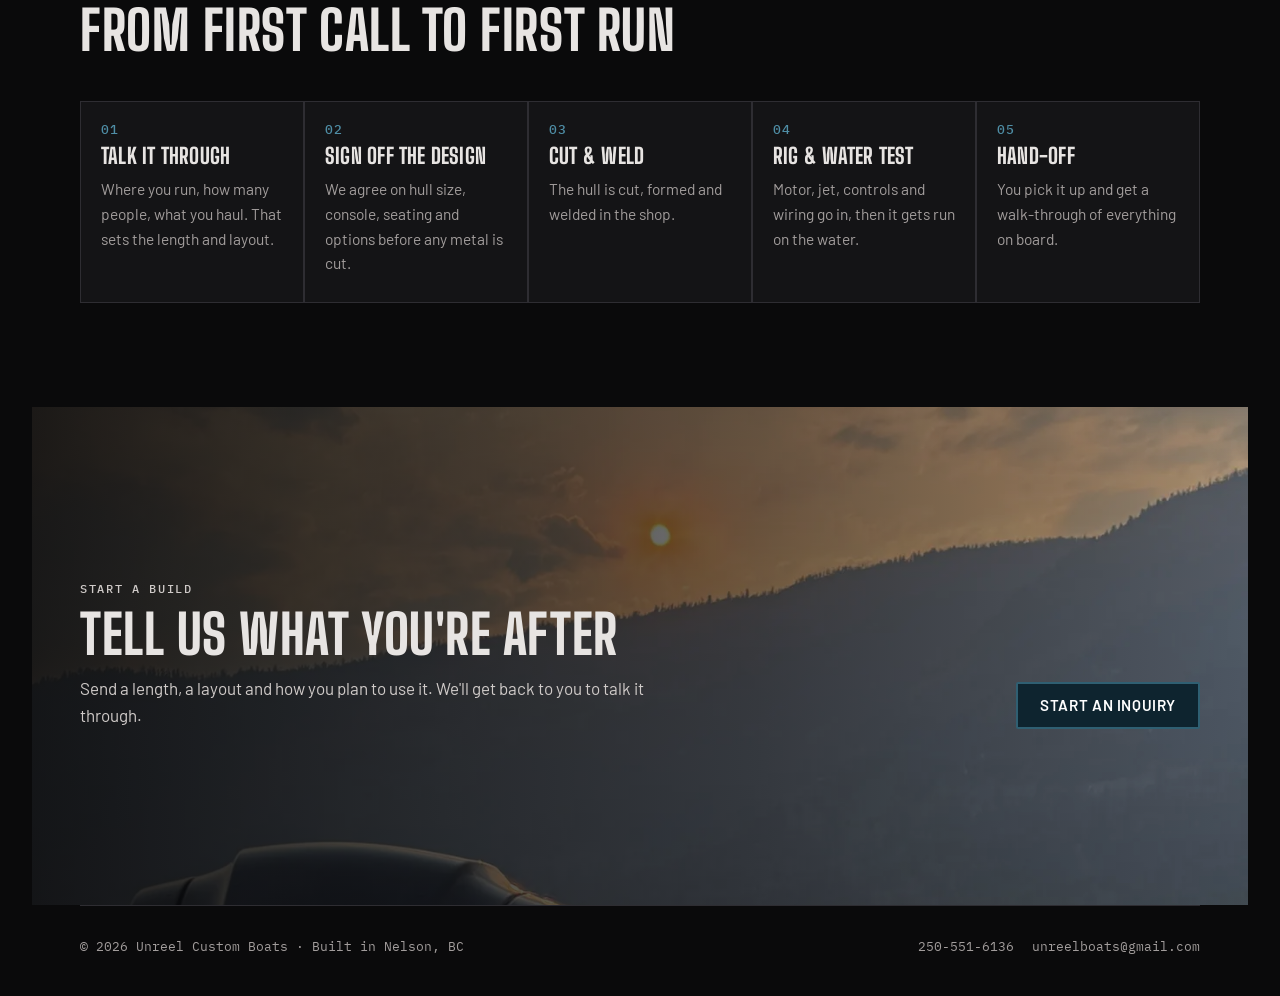
==== commit c8654f01: "Remove the Inventory page (old links go to the home page) Co-Authored-By: Claude Opus 5.5 <noreply@a" ====
--- a/index.html
+++ b/index.html
@@ -17,7 +17,6 @@
     <ul>
       <li><a href="/" aria-current="page">Home</a></li>
       <li><a href="/models">Models</a></li>
-      <li><a href="/inventory">Inventory</a></li>
       <li><a href="/custom-build">Custom Build</a></li>
       <li><a href="/gallery">Gallery</a></li>
       <li><a href="/about">About</a></li>
--- a/styles.css
+++ b/styles.css
@@ -301,3 +301,21 @@
 #walkaround{scroll-margin-top:16px}
 /* model photo shown whole */
 .model-feature .model-photo img.uncropped{aspect-ratio:auto;object-fit:contain}
+
+/* realistic boat drawings */
+.xsec{border-radius:2px}
+.preview .stage{background:#0e242f}
+.preview .dim{stroke:#8fa6b0}
+.preview text{fill:#b7c7ce}
+.preview text.view-tag,.preview .view-tag{font:500 10px var(--mono);fill:#8fa6b0;letter-spacing:.14em}
+#plan{display:block;width:100%;height:auto}
+
+/* models: deck layout + specs */
+.layout-sec,.spec-sec{display:grid;gap:24px;border-top:1px solid var(--line);padding-top:clamp(36px,6vw,64px)}
+.layout-fig{margin:0;background:#eceae6;border-radius:2px;overflow:hidden}
+.layout-fig img{display:block;width:100%;height:auto}
+.specs{margin:0;display:grid;grid-template-columns:repeat(auto-fit,minmax(min(100%,440px),1fr));column-gap:48px;border-top:1px solid var(--line)}
+.specs div{display:grid;grid-template-columns:minmax(0,11rem) minmax(0,1fr);gap:14px;padding:13px 0;border-bottom:1px solid var(--line)}
+@media (max-width:480px){.specs div{grid-template-columns:1fr;gap:3px}}
+.specs dt{font:500 .75rem/1.6 var(--mono);letter-spacing:.12em;text-transform:uppercase;color:var(--muted)}
+.specs dd{margin:0;font-weight:500}
